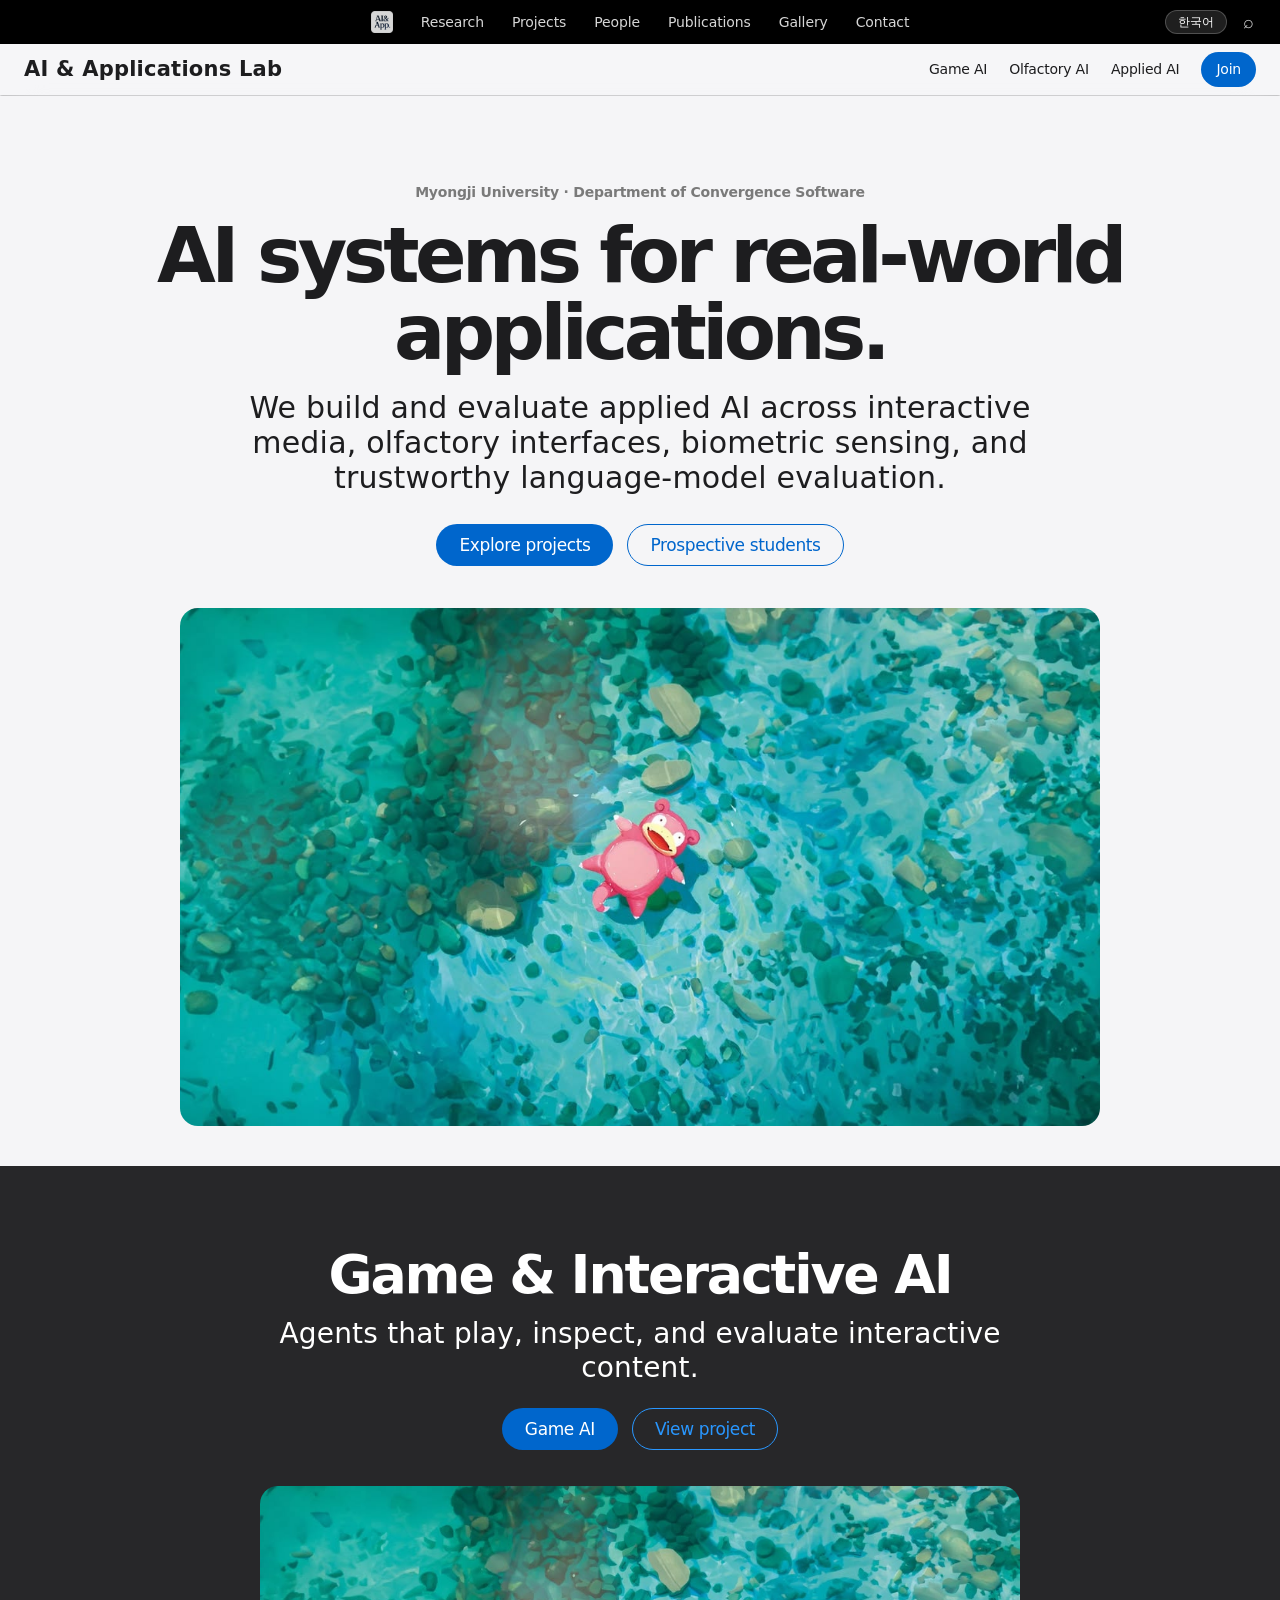
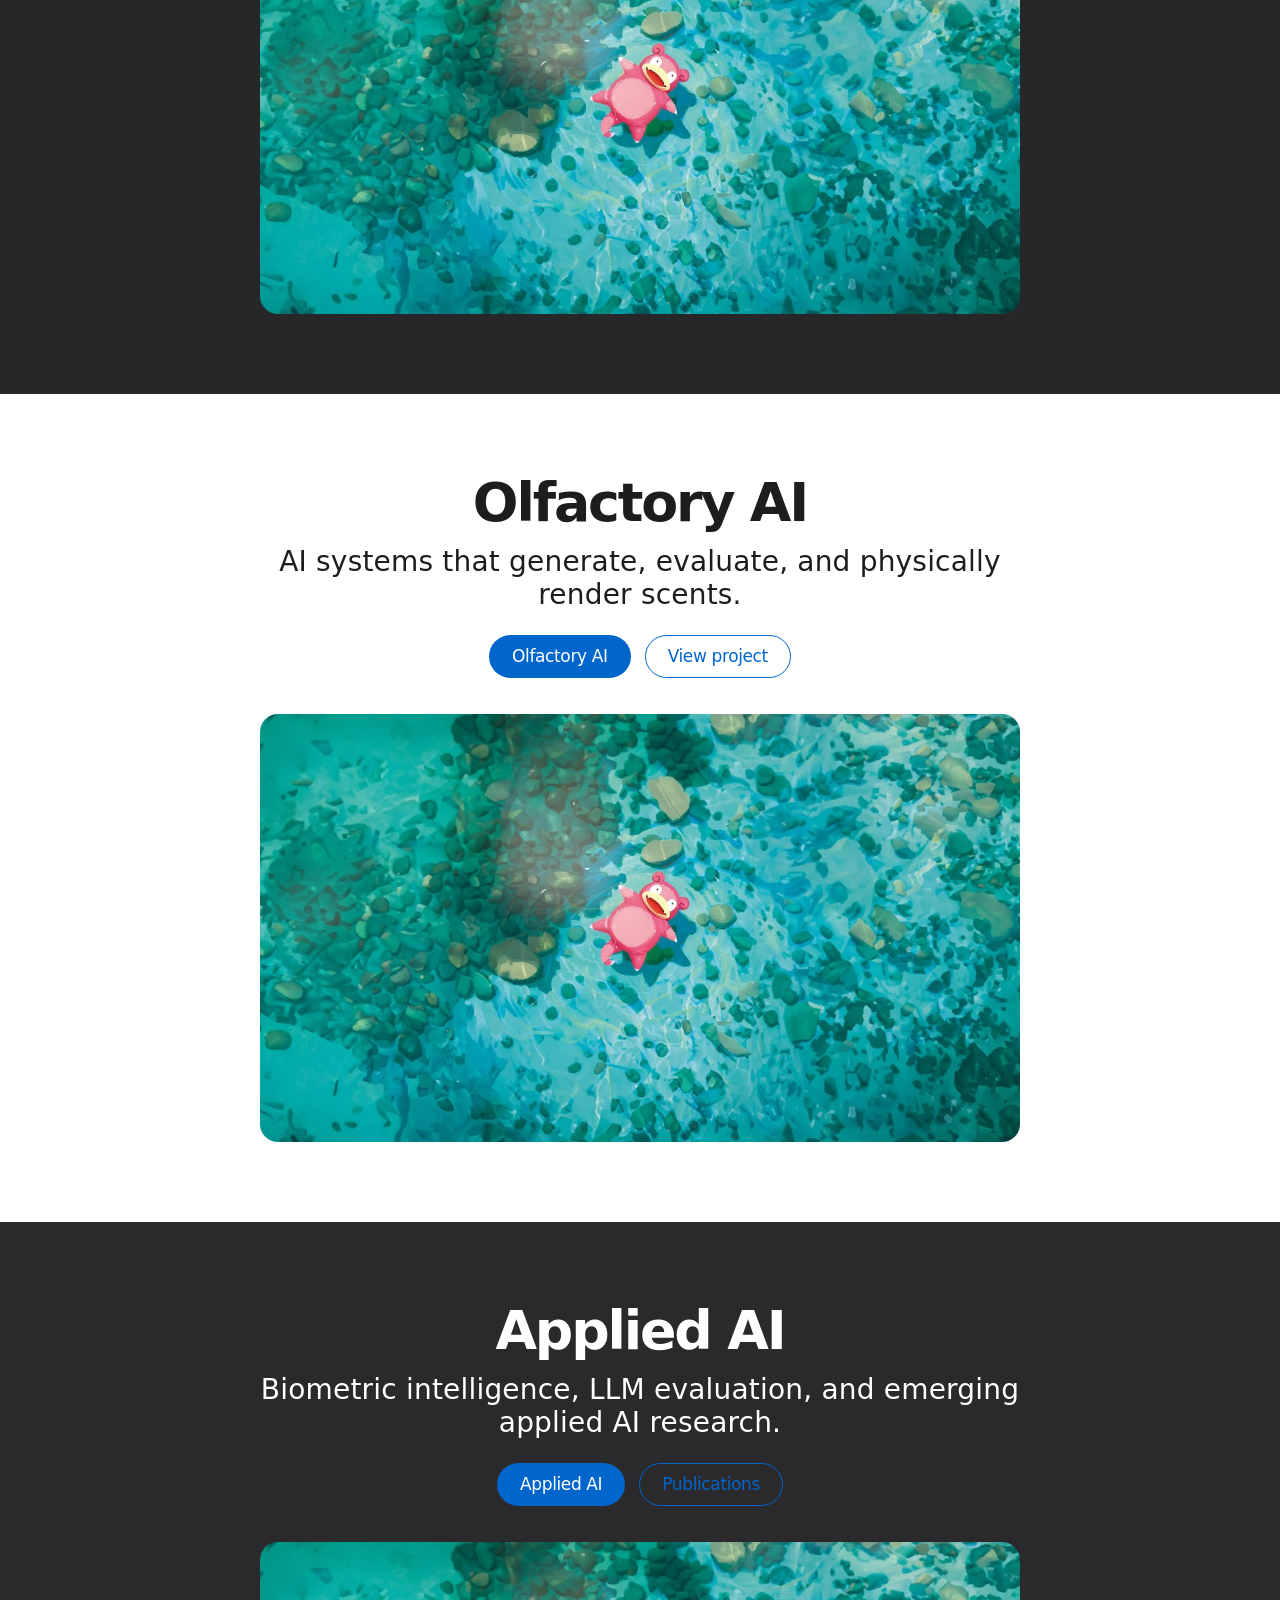
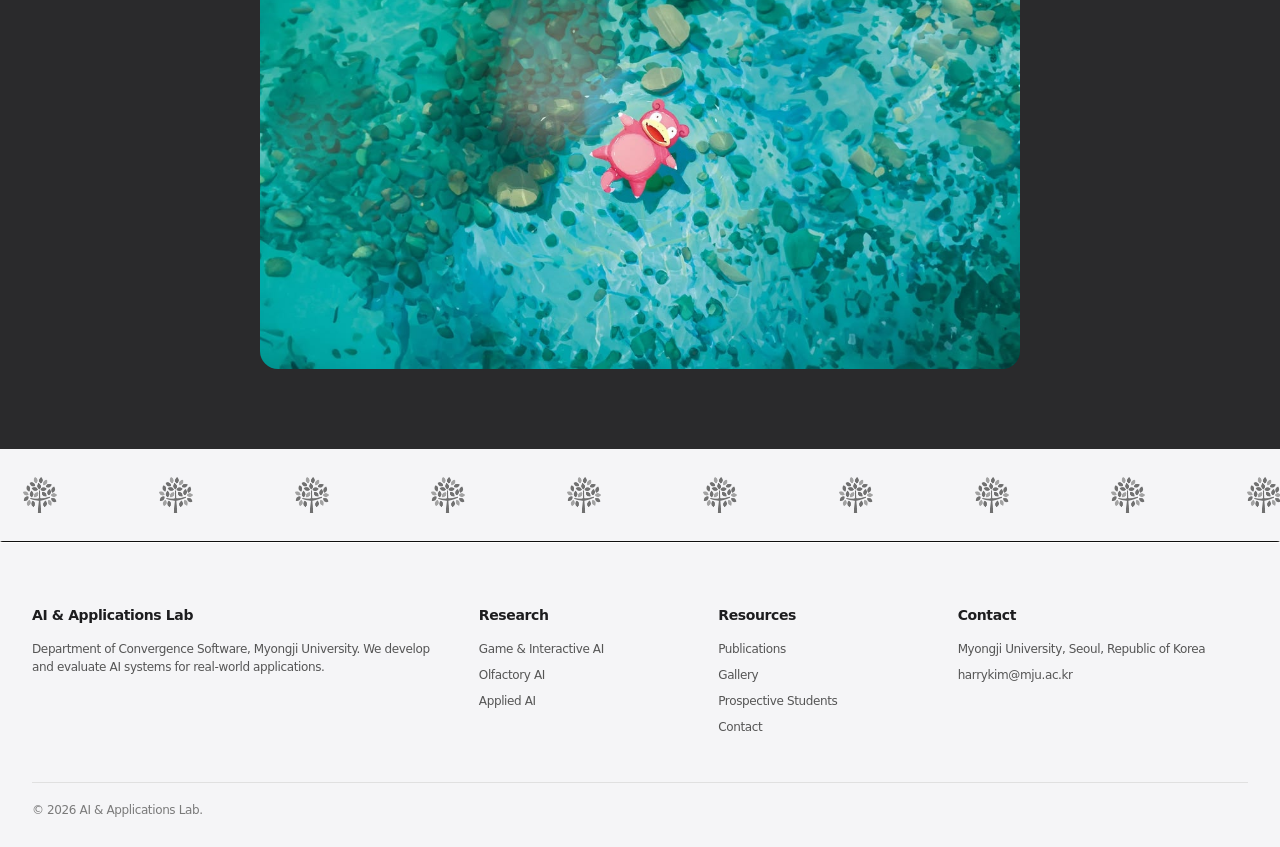
==== index.html @ 06307727 "Initial release of MJU AI & Applications Lab website Static single-page app with Apple-design system" ====
<!doctype html>
<html lang="en" id="html-root">
<head>
  <meta charset="utf-8" />
  <meta name="viewport" content="width=device-width, initial-scale=1" />
  <title>AI & Applications Lab | Myongji University</title>
  <meta name="description" content="AI & Applications Lab at Myongji University. Game AI, Olfactory AI, and Applied AI research." />
  <link rel="stylesheet" href="styles.css" />
</head>
<body>
  <header class="global-nav" aria-label="Global navigation">
    <div class="nav-left"></div>
    <nav class="nav-links" aria-label="Primary">
      <a href="#/home" class="brand-nav" aria-label="AIALab home">
        <img src="assets/logo_icon.png" class="brand-logo" alt="AIALab" />
      </a>
      <a href="#/research" data-i18n="nav.research">Research</a>
      <a href="#/projects" data-i18n="nav.projects">Projects</a>
      <a href="#/people" data-i18n="nav.people">People</a>
      <a href="#/publications" data-i18n="nav.publications">Publications</a>
      <a href="#/gallery" data-i18n="nav.gallery">Gallery</a>
      <a href="#/contact" data-i18n="nav.contact">Contact</a>
    </nav>
    <div class="nav-right">
      <button class="lang-toggle" id="langToggle" aria-label="Switch language">한국어</button>
      <button class="nav-icon" id="openSearch" aria-label="Open search">⌕</button>
      <button class="hamburger" id="toggleMenu" aria-label="Toggle menu"><span></span><span></span></button>
    </div>
  </header>

  <div class="sub-nav-frosted" id="subNav">
    <a class="sub-title" href="#/home" data-i18n="labName">AI & Applications Lab</a>
    <nav class="sub-links">
      <a href="#/projects/game-ai" data-i18n="subNav.gameAI">Game AI</a>
      <a href="#/projects/olfactory-ai" data-i18n="subNav.olfactoryAI">Olfactory AI</a>
      <a href="#/projects/applied-ai" data-i18n="subNav.appliedAI">Applied AI</a>
      <a href="#/join" class="pill-small" data-i18n="subNav.join">Join</a>
    </nav>
  </div>

  <main id="app" class="app-shell" tabindex="-1"></main>

  <footer class="footer">
    <div class="footer-grid">
      <section>
        <h3 data-i18n="labName">AI & Applications Lab</h3>
        <p data-i18n="footer.labDesc">Department of Convergence Software, Myongji University. We develop and evaluate AI systems for real-world applications.</p>
      </section>
      <section>
        <h3 data-i18n="footer.research">Research</h3>
        <a href="#/projects/game-ai" data-i18n="footer.links.gameAI">Game &amp; Interactive AI</a>
        <a href="#/projects/olfactory-ai" data-i18n="footer.links.olfactoryAI">Olfactory AI</a>
        <a href="#/projects/applied-ai" data-i18n="footer.links.appliedAI">Applied AI</a>
      </section>
      <section>
        <h3 data-i18n="footer.resources">Resources</h3>
        <a href="#/publications" data-i18n="footer.links.publications">Publications</a>
        <a href="#/gallery" data-i18n="footer.links.gallery">Gallery</a>
        <a href="#/join" data-i18n="footer.links.join">Prospective Students</a>
        <a href="#/contact" data-i18n="footer.links.contact">Contact</a>
      </section>
      <section>
        <h3 data-i18n="footer.contact">Contact</h3>
        <p data-i18n="footer.address">Myongji University, Seoul, Republic of Korea</p>
        <p><a href="mailto:harrykim@mju.ac.kr">harrykim@mju.ac.kr</a></p>
      </section>
    </div>
    <p class="legal">© <span id="year"></span> AI &amp; Applications Lab.</p>
  </footer>

  <dialog class="search-dialog" id="searchDialog">
    <form method="dialog" class="search-panel">
      <button class="close" aria-label="Close search">×</button>
      <label for="siteSearch" data-i18n="search.label">Search the lab site</label>
      <input id="siteSearch" type="search" data-i18n-placeholder="search.placeholder" placeholder="Search projects, papers, people..." autocomplete="off" />
      <div id="searchResults" class="search-results"></div>
    </form>
  </dialog>

  <script src="script.js"></script>
</body>
</html>
---- styles.css ----
:root{
  --primary:#0066cc; --primary-focus:#0071e3; --primary-on-dark:#2997ff;
  --ink:#1d1d1f; --body:#1d1d1f; --muted:#7a7a7a; --muted-dark:#cccccc;
  --canvas:#fff; --parchment:#f5f5f7; --pearl:#fafafc;
  --tile1:#272729; --tile2:#2a2a2c; --tile3:#252527; --black:#000;
  --hairline:#e0e0e0; --soft:#f0f0f0;
  --radius-sm:8px; --radius-md:11px; --radius-lg:18px; --pill:999px;
  --shadow-product:rgba(0,0,0,.22) 3px 5px 30px 0;
  --max:1440px; --text-max:980px;
}
*{box-sizing:border-box} html{scroll-behavior:smooth} body{margin:0;background:var(--canvas);color:var(--body);font-family:"SF Pro Text",system-ui,-apple-system,BlinkMacSystemFont,"Segoe UI",sans-serif;font-size:17px;line-height:1.47;letter-spacing:-.374px;-webkit-font-smoothing:antialiased} a{color:var(--primary);text-decoration:none} a:hover{text-decoration:underline} img{max-width:100%;display:block} button,input{font:inherit}

/* ── Global Nav ─────────────────────────────────────────── */
.global-nav{height:44px;background:var(--black);color:#fff;display:grid;grid-template-columns:1fr auto 1fr;align-items:center;padding:0 22px;position:sticky;top:0;z-index:20;font-size:14px;line-height:1;letter-spacing:-.12px}
.brand-logo{height:22px;width:auto;display:block}
.brand-nav{display:flex;align-items:center;opacity:.84;transition:opacity .15s}
.brand-nav:hover{opacity:1;text-decoration:none}
.nav-links{display:flex;align-items:center;justify-content:center;gap:28px}
.nav-links a{color:#fff;opacity:.84;font-size:14px;letter-spacing:-.12px}
.nav-links a:hover{opacity:1;text-decoration:none}
.nav-right{display:flex;align-items:center;gap:12px;justify-content:flex-end}
.nav-icon{color:#fff;opacity:.84;background:none;border:0;font-size:18px;cursor:pointer;padding:0 4px}
.nav-icon:hover{opacity:1}
.lang-toggle{background:rgba(255,255,255,.12);color:#fff;border:1px solid rgba(255,255,255,.22);border-radius:var(--pill);padding:5px 12px;font-size:12px;cursor:pointer;letter-spacing:0;white-space:nowrap;transition:background .15s}
.lang-toggle:hover{background:rgba(255,255,255,.22)}
.hamburger{display:none;background:none;border:0;width:44px;height:44px;align-items:center;justify-content:center;gap:5px;flex-direction:column}
.hamburger span{display:block;width:17px;height:1px;background:#fff}

/* ── Sub Nav ─────────────────────────────────────────────── */
.sub-nav-frosted{height:52px;position:sticky;top:44px;z-index:19;display:flex;align-items:center;justify-content:space-between;padding:0 max(24px,calc((100vw - var(--max))/2 + 32px));background:rgba(245,245,247,.82);backdrop-filter:saturate(180%) blur(20px);border-bottom:1px solid rgba(0,0,0,.08)}
.sub-title{font-size:21px;font-weight:600;letter-spacing:.231px;color:var(--ink)}
.sub-title:hover{text-decoration:none}
.sub-links{display:flex;align-items:center;gap:22px}
.sub-links a{font-size:14px;color:var(--ink);letter-spacing:-.224px}
.pill-small{background:var(--primary);color:#fff!important;border-radius:var(--pill);padding:7px 15px}

/* ── App Shell ───────────────────────────────────────────── */
.app-shell{min-height:70vh}
.view{animation:fade .35s ease both}
@keyframes fade{from{opacity:0;transform:translateY(8px)}to{opacity:1;transform:none}}

/* ── Hero ────────────────────────────────────────────────── */
.hero{min-height:calc(100vh - 96px);display:grid;place-items:center;text-align:center;padding:72px 24px 40px;background:var(--parchment)}
.hero.dark{background:var(--tile1);color:#fff}
.hero.white{background:#fff}
.hero-inner{width:min(1100px,100%);margin:0 auto}
.eyebrow{font-size:14px;font-weight:600;color:var(--muted);letter-spacing:-.224px;margin-bottom:14px}
.dark .eyebrow{color:var(--muted-dark)}
.hero h1{font-family:"SF Pro Display",system-ui,-apple-system,sans-serif;font-size:clamp(40px,6vw,76px);font-weight:600;letter-spacing:-.06em;line-height:1.02;margin:0 auto 18px;max-width:980px}
.hero .lead{font-family:"SF Pro Display",system-ui,-apple-system,sans-serif;font-size:clamp(21px,2.8vw,30px);font-weight:400;line-height:1.18;letter-spacing:.196px;max-width:850px;margin:0 auto 28px}
.cta-row{display:flex;gap:14px;justify-content:center;align-items:center;flex-wrap:wrap;margin-top:24px}
.button-primary,.button-secondary,.button-dark{border-radius:var(--pill);padding:11px 22px;font-size:17px;line-height:1.1;border:1px solid transparent;cursor:pointer;display:inline-flex;align-items:center;justify-content:center;gap:8px}
.button-primary{background:var(--primary);color:#fff}
.button-secondary{background:transparent;border-color:var(--primary);color:var(--primary)}
.dark .button-secondary{color:var(--primary-on-dark);border-color:var(--primary-on-dark)}
.button-dark{background:var(--ink);color:#fff;border-radius:var(--radius-sm);font-size:14px;padding:8px 15px}
.button-primary:active,.button-secondary:active,.button-dark:active{transform:scale(.95)}
.hero-art{width:min(920px,90vw);margin:42px auto 0;border-radius:var(--radius-lg);object-fit:cover;aspect-ratio:16/9;filter:drop-shadow(var(--shadow-product))}

/* ── Tiles ───────────────────────────────────────────────── */
.tile{padding:80px 24px;text-align:center}
.tile.light{background:#fff;color:var(--ink)}
.tile.parchment{background:var(--parchment);color:var(--ink)}
.tile.dark{background:var(--tile1);color:#fff}
.tile.dark2{background:var(--tile2);color:#fff}
.tile h2{font-family:"SF Pro Display",system-ui,-apple-system,sans-serif;font-size:clamp(34px,4.2vw,56px);line-height:1.07;font-weight:600;letter-spacing:-.04em;margin:0 auto 14px;max-width:900px}
.tile p.tile-lead{font-size:clamp(20px,2.2vw,28px);line-height:1.18;letter-spacing:.196px;margin:0 auto 22px;max-width:820px}
.tile-media{width:min(760px,82vw);margin:36px auto 0;border-radius:var(--radius-lg);object-fit:cover;aspect-ratio:16/9;filter:drop-shadow(var(--shadow-product))}

/* ── Section Header ──────────────────────────────────────── */
.section-header{padding:80px 24px 40px;text-align:center;background:var(--canvas)}
.section-header.parchment{background:var(--parchment)}
.section-header.dark{background:var(--tile1);color:#fff}
.section-header h1,.section-header h2{font-size:clamp(38px,5vw,64px);font-family:"SF Pro Display",system-ui,-apple-system,sans-serif;font-weight:600;letter-spacing:-.055em;line-height:1.06;margin:0 auto 16px;max-width:960px}
.section-header p{font-size:21px;max-width:780px;margin:0 auto;color:var(--muted);letter-spacing:-.2px}
.section-header.dark p{color:var(--muted-dark)}

/* ── Content ─────────────────────────────────────────────── */
.content{max-width:var(--max);margin:0 auto;padding:40px 32px 80px}
.content.narrow{max-width:var(--text-max)}

/* ── Grid & Cards ────────────────────────────────────────── */
.grid{display:grid;grid-template-columns:repeat(3,minmax(0,1fr));gap:24px}
.grid.two{grid-template-columns:repeat(2,minmax(0,1fr))}
.card{background:var(--canvas);border:1px solid var(--hairline);border-radius:var(--radius-lg);padding:24px;min-height:220px;display:flex;flex-direction:column;gap:16px;color:var(--ink);transition:transform .18s ease,border-color .18s ease}
.card:hover{transform:translateY(-2px);text-decoration:none;border-color:#c9c9cf}
.card.dark{background:var(--tile1);color:#fff;border-color:transparent}
.card h3{font-size:24px;font-weight:600;letter-spacing:-.025em;line-height:1.14;margin:0}
.card p{margin:0;color:var(--muted);font-size:15px}
.card.dark p{color:var(--muted-dark)}
.card .meta{font-size:12px;color:var(--muted);text-transform:uppercase;letter-spacing:.02em}
.card img{border-radius:var(--radius-sm);aspect-ratio:16/10;object-fit:cover;background:var(--parchment)}

/* ── Chips ───────────────────────────────────────────────── */
.chip-row{display:flex;gap:10px;flex-wrap:wrap;margin:0 0 28px}
.chip{background:#fff;border:1px solid var(--hairline);border-radius:var(--pill);padding:10px 16px;font-size:14px;color:var(--ink);cursor:pointer}
.chip.is-active{border:2px solid var(--primary-focus);padding:9px 15px}

/* ── Split Layout ─────────────────────────────────────────── */
.split{display:grid;grid-template-columns:1.2fr .8fr;gap:48px;align-items:start}
.split>*{min-width:0}
.contact-split{grid-template-columns:1.8fr 1fr;gap:40px}

/* ── Detail Hero ─────────────────────────────────────────── */
.detail-hero{padding:64px 32px;background:var(--parchment);border-bottom:1px solid var(--hairline)}
.detail-hero .wrap{max-width:var(--text-max);margin:0 auto}
.breadcrumb{font-size:14px;color:var(--muted);margin-bottom:20px}
.breadcrumb a{color:var(--primary)}
.detail-hero h1{font-family:"SF Pro Display",system-ui,-apple-system,sans-serif;font-size:clamp(42px,5vw,68px);line-height:1.06;letter-spacing:-.055em;margin:0 0 16px}
.detail-hero p{font-size:24px;line-height:1.35;margin:0;color:#333}

/* ── Prose ───────────────────────────────────────────────── */
.prose{font-size:17px;line-height:1.6}
.prose h2{font-size:34px;line-height:1.15;letter-spacing:-.04em;margin:42px 0 12px}
.prose p{color:#333}

/* ── Spec List ───────────────────────────────────────────── */
.spec-list{display:grid;gap:12px}
.spec{padding:18px 0;border-bottom:1px solid var(--hairline)}
.spec strong{display:block;font-size:14px;color:var(--muted);font-weight:400}
.spec span{font-size:18px;color:var(--ink)}
.side-panel{position:sticky;top:124px;background:var(--parchment);border-radius:var(--radius-lg);padding:24px}

/* ── Person Avatar ───────────────────────────────────────── */
.person-avatar{width:80px;height:80px;border-radius:50%;overflow:hidden;background:var(--ink);display:flex;align-items:center;justify-content:center;font-size:22px;font-weight:600;color:#fff;flex-shrink:0}
.person-avatar img{width:100%;height:100%;object-fit:cover}

/* ── Alumni ──────────────────────────────────────────────── */
.alumni-heading{font-family:"SF Pro Display",system-ui,-apple-system,sans-serif;font-size:34px;font-weight:600;letter-spacing:-.04em;margin:0 0 24px;color:var(--ink)}
.alumni-section{padding:0 32px 80px;max-width:var(--max);margin:0 auto}
.alumni-section .grid{grid-template-columns:repeat(4,minmax(0,1fr))}
.alumni-card{min-height:auto!important}
.alumni-card img{aspect-ratio:1;border-radius:50%!important;width:72px;height:72px;object-fit:cover}

/* ── Publications ────────────────────────────────────────── */
.paper{display:grid;grid-template-columns:1fr auto;gap:20px;padding:22px 0;border-bottom:1px solid var(--hairline)}
.paper h3{font-size:20px;margin:0 0 8px;letter-spacing:-.02em}
.paper p{margin:0;color:var(--muted);font-size:14px}
.paper a{align-self:center}

/* ── Gallery ─────────────────────────────────────────────── */
.gallery-grid{display:grid;grid-template-columns:repeat(3,minmax(0,1fr));gap:18px}
.gallery-card{border:0;background:transparent;text-align:left;padding:0;cursor:pointer;color:inherit}
.gallery-card img{border-radius:var(--radius-lg);aspect-ratio:4/3;object-fit:cover;background:var(--parchment)}
.gallery-card h3{font-size:20px;margin:14px 0 4px;letter-spacing:-.02em}
.gallery-card p{margin:0;color:var(--muted);font-size:14px}

/* ── Store Strip (unused, kept for reference) ────────────── */
.store-strip{background:var(--parchment);padding:28px 0;overflow:hidden}
.marquee{display:flex;gap:0;animation:slide 35s linear infinite;width:max-content}
.marquee span{background:#fff;border-radius:var(--radius-lg);padding:18px 24px;border:1px solid var(--hairline);white-space:nowrap;font-weight:600;margin-right:16px}
@keyframes slide{from{transform:translateX(0)}to{transform:translateX(-50%)}}

/* ── Collaborator Logo Strip ─────────────────────────────── */
.collab-logos-strip{overflow:hidden;padding:28px 0;background:var(--parchment)}
.collab-logos-strip.inset{padding:12px 0;background:transparent}
.collab-marquee{display:flex;gap:0;width:max-content;align-items:center;will-change:transform}
.collab-marquee.is-running{animation:slide-logos var(--marquee-duration,22s) linear infinite}
.collab-logo{height:36px;width:80px;object-fit:contain;display:block;flex-shrink:0;opacity:.65;filter:grayscale(1);transition:opacity .2s,filter .2s;margin-right:56px}
.collab-logo:hover{opacity:1;filter:none}
@keyframes slide-logos{0%{transform:translateX(0)}100%{transform:translateX(var(--marquee-offset,0px))}}
.collab-section-title{font-size:14px;font-weight:600;color:var(--muted);letter-spacing:.04em;text-transform:uppercase;margin:32px 0 4px}
.collab-aside-box{margin-top:24px;background:var(--parchment);border-radius:var(--radius-lg);padding:20px;overflow:hidden}
.collab-aside-box .collab-section-title{margin:0 0 6px}

/* ── Floating Bar ────────────────────────────────────────── */
.floating-bar{position:fixed;bottom:18px;left:50%;transform:translateX(-50%);width:min(760px,calc(100vw - 32px));height:64px;background:rgba(245,245,247,.86);backdrop-filter:saturate(180%) blur(20px);border:1px solid rgba(0,0,0,.08);border-radius:var(--radius-lg);display:none;align-items:center;justify-content:space-between;padding:12px 18px;z-index:18}
.floating-bar.show{display:flex}

/* ── Footer ──────────────────────────────────────────────── */
.footer{background:var(--parchment);padding:64px 32px 28px;color:#333}
.footer-grid{max-width:var(--max);margin:0 auto;display:grid;grid-template-columns:2fr 1fr 1fr 1.4fr;gap:32px}
.footer h3{font-size:14px;margin:0 0 14px;color:var(--ink)}
.footer p,.footer a{display:block;font-size:12px;line-height:1.5;color:#555;margin:0 0 8px}
.legal{max-width:var(--max);margin:38px auto 0!important;color:var(--muted)!important;border-top:1px solid var(--hairline);padding-top:18px}

/* ── Search Dialog ───────────────────────────────────────── */
.search-dialog{border:0;border-radius:var(--radius-lg);padding:0;width:min(720px,92vw);box-shadow:0 20px 70px rgba(0,0,0,.28)}
.search-dialog::backdrop{background:rgba(0,0,0,.45);backdrop-filter:blur(8px)}
.search-panel{padding:28px;background:#fff}
.search-panel label{display:block;font-size:28px;font-weight:600;letter-spacing:-.04em;margin-bottom:18px}
.search-panel input{width:100%;height:48px;border:1px solid var(--hairline);border-radius:var(--pill);padding:0 20px;font-size:17px}
.close{float:right;border:0;background:var(--parchment);border-radius:50%;width:36px;height:36px;font-size:24px;cursor:pointer}
.search-results{display:grid;gap:10px;margin-top:18px}
.result{border:1px solid var(--hairline);border-radius:var(--radius-lg);padding:16px;color:var(--ink)}
.result:hover{text-decoration:none;border-color:#bbb}
.empty{padding:18px;color:var(--muted)}

/* ── Responsive ──────────────────────────────────────────── */
@media(max-width:900px){
  .nav-links{display:none}
  .nav-links.open{display:flex;position:absolute;top:44px;left:0;right:0;background:#000;flex-direction:column;align-items:flex-start;padding:20px 28px;gap:18px;z-index:21}
  .hamburger{display:flex}
  .global-nav{display:flex;justify-content:flex-end}
  .nav-left{display:none}
  .sub-links a:not(.pill-small){display:none}
  .grid,.grid.two,.gallery-grid,.footer-grid,.split{grid-template-columns:1fr}
  .alumni-section .grid{grid-template-columns:repeat(2,minmax(0,1fr))}
  .tile{padding:56px 20px}
  .content{padding:32px 20px 64px}
  .alumni-section{padding:0 20px 64px}
  .side-panel{position:static}
  .hero{min-height:auto;padding:64px 20px}
  .footer{padding:48px 20px}
  .paper{grid-template-columns:1fr}
  .sub-nav-frosted{padding:0 18px}
  .sub-title{font-size:17px}
  .hero-art{width:100%}
}
@media(max-width:520px){
  .hero h1{font-size:38px}
  .tile h2,.section-header h1,.section-header h2{font-size:34px}
  .detail-hero h1{font-size:38px}
  .detail-hero p{font-size:19px}
  .button-primary,.button-secondary{width:100%}
  .cta-row{width:100%}
  .floating-bar{height:auto;align-items:flex-start;gap:12px;flex-direction:column}
  .global-nav{padding:0 14px;font-size:13px}
  .nav-icon{display:none}
  .alumni-section .grid{grid-template-columns:1fr}
}
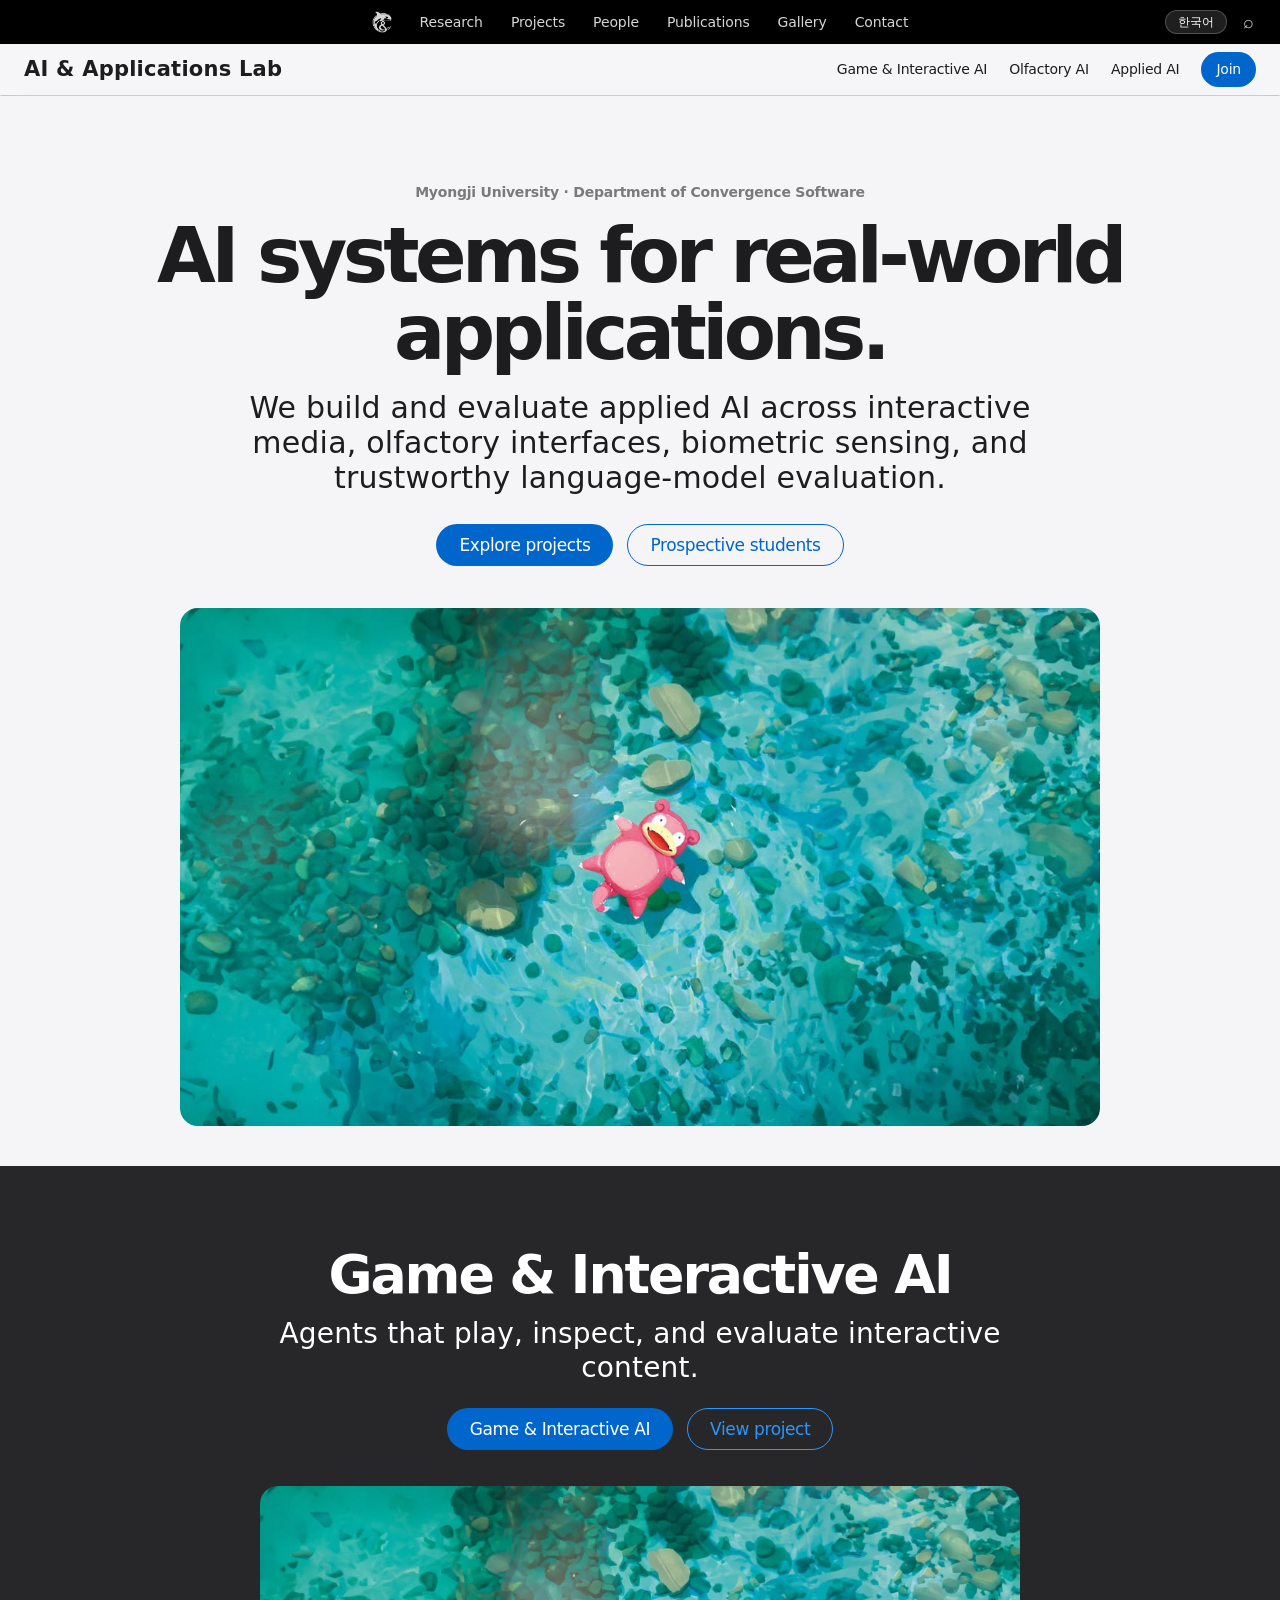
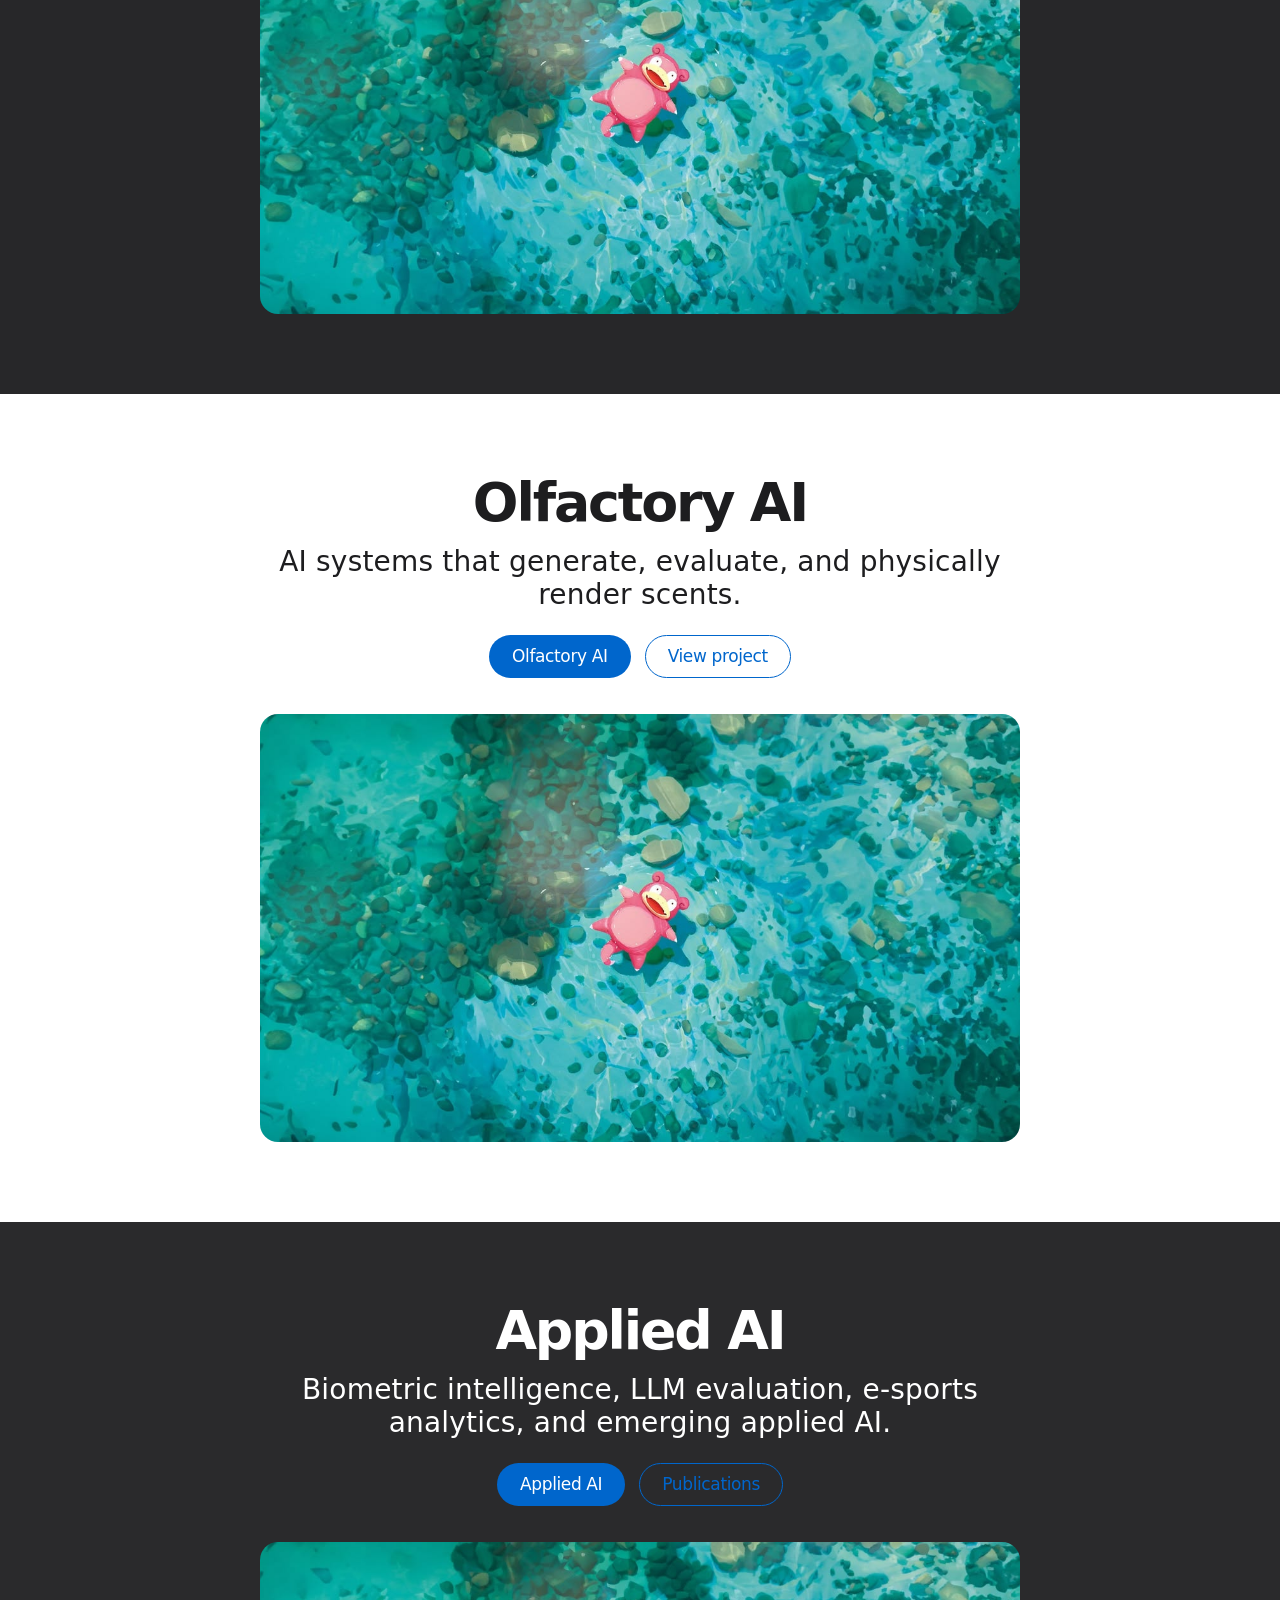
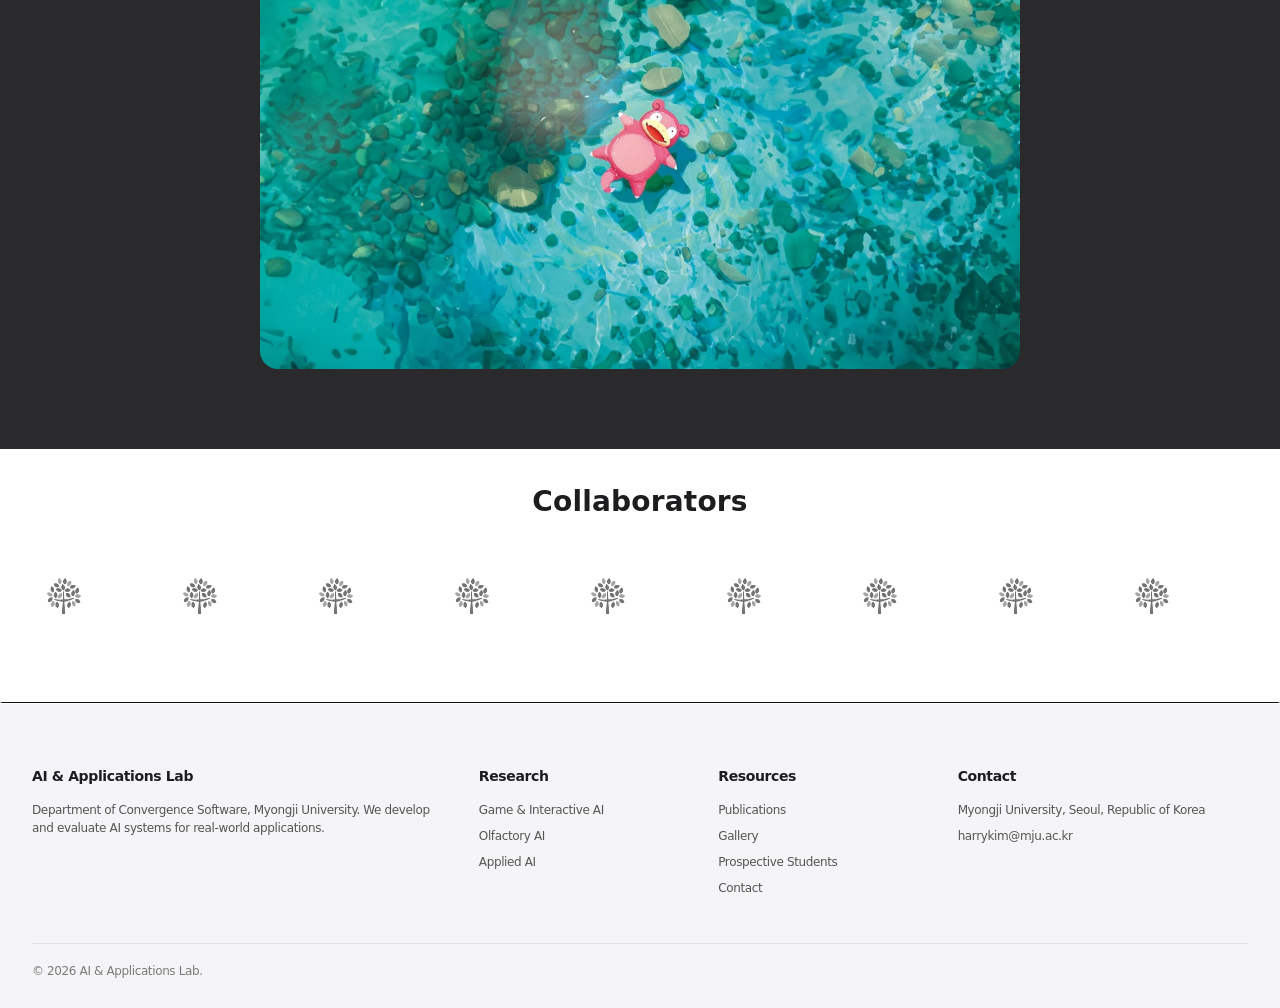
==== commit 2f0ed4e9: "Rename Game AI to Game & Interactive AI across the site" ====
--- a/index.html
+++ b/index.html
@@ -31,7 +31,7 @@
   <div class="sub-nav-frosted" id="subNav">
     <a class="sub-title" href="#/home" data-i18n="labName">AI & Applications Lab</a>
     <nav class="sub-links">
-      <a href="#/projects/game-ai" data-i18n="subNav.gameAI">Game AI</a>
+      <a href="#/projects/game-ai" data-i18n="subNav.gameAI">Game & Interactive AI</a>
       <a href="#/projects/olfactory-ai" data-i18n="subNav.olfactoryAI">Olfactory AI</a>
       <a href="#/projects/applied-ai" data-i18n="subNav.appliedAI">Applied AI</a>
       <a href="#/join" class="pill-small" data-i18n="subNav.join">Join</a>
@@ -48,7 +48,7 @@
       </section>
       <section>
         <h3 data-i18n="footer.research">Research</h3>
-        <a href="#/projects/game-ai" data-i18n="footer.links.gameAI">Game &amp; Interactive AI</a>
+        <a href="#/projects/game-ai" data-i18n="footer.links.gameAI">Game & Interactive AI</a>
         <a href="#/projects/olfactory-ai" data-i18n="footer.links.olfactoryAI">Olfactory AI</a>
         <a href="#/projects/applied-ai" data-i18n="footer.links.appliedAI">Applied AI</a>
       </section>
--- a/styles.css
+++ b/styles.css
@@ -12,9 +12,10 @@
 
 /* ── Global Nav ─────────────────────────────────────────── */
 .global-nav{height:44px;background:var(--black);color:#fff;display:grid;grid-template-columns:1fr auto 1fr;align-items:center;padding:0 22px;position:sticky;top:0;z-index:20;font-size:14px;line-height:1;letter-spacing:-.12px}
-.brand-logo{height:22px;width:auto;display:block}
-.brand-nav{display:flex;align-items:center;opacity:.84;transition:opacity .15s}
-.brand-nav:hover{opacity:1;text-decoration:none}
+.brand-logo{height:22px;width:auto;display:block;opacity:1!important}
+.brand-nav{display:flex;align-items:center;opacity:1}
+.brand-nav:hover{text-decoration:none}
+.brand-nav:hover .brand-logo{opacity:1!important;filter:brightness(1)!important}
 .nav-links{display:flex;align-items:center;justify-content:center;gap:28px}
 .nav-links a{color:#fff;opacity:.84;font-size:14px;letter-spacing:-.12px}
 .nav-links a:hover{opacity:1;text-decoration:none}
@@ -125,10 +126,21 @@
 .person-avatar{width:80px;height:80px;border-radius:50%;overflow:hidden;background:var(--ink);display:flex;align-items:center;justify-content:center;font-size:22px;font-weight:600;color:#fff;flex-shrink:0}
 .person-avatar img{width:100%;height:100%;object-fit:cover}
 
+/* ── People category subheadings ────────────────────────── */
+.section-subhead{font-family:"SF Pro Display",system-ui,-apple-system,sans-serif;font-size:22px;font-weight:600;letter-spacing:-.03em;color:var(--ink);margin:48px 0 20px;padding-bottom:12px;border-bottom:1px solid var(--hairline)}
+.intern-card{min-height:auto!important}
+/* ── Intern/alumni responsive grid ──────────────────────── */
+.grid-interns{display:grid;grid-template-columns:repeat(4,minmax(0,1fr));gap:24px}
+@media(max-width:1100px){.grid-interns{grid-template-columns:repeat(3,minmax(0,1fr))}}
+@media(max-width:700px){.grid-interns{grid-template-columns:repeat(2,minmax(0,1fr))}}
+/* ── Gallery date ────────────────────────────────────────── */
+.gallery-date{font-size:12px;color:var(--muted);margin:10px 0 2px;letter-spacing:.01em}
+
 /* ── Alumni ──────────────────────────────────────────────── */
 .alumni-heading{font-family:"SF Pro Display",system-ui,-apple-system,sans-serif;font-size:34px;font-weight:600;letter-spacing:-.04em;margin:0 0 24px;color:var(--ink)}
 .alumni-section{padding:0 32px 80px;max-width:var(--max);margin:0 auto}
 .alumni-section .grid{grid-template-columns:repeat(4,minmax(0,1fr))}
+@media(max-width:1100px){.alumni-section .grid{grid-template-columns:repeat(3,minmax(0,1fr))}}
 .alumni-card{min-height:auto!important}
 .alumni-card img{aspect-ratio:1;border-radius:50%!important;width:72px;height:72px;object-fit:cover}
 
@@ -152,7 +164,7 @@
 @keyframes slide{from{transform:translateX(0)}to{transform:translateX(-50%)}}
 
 /* ── Collaborator Logo Strip ─────────────────────────────── */
-.collab-logos-strip{overflow:hidden;padding:28px 0;background:var(--parchment)}
+.collab-logos-strip{overflow:hidden;padding:28px 0;background:var(--canvas)}
 .collab-logos-strip.inset{padding:12px 0;background:transparent}
 .collab-marquee{display:flex;gap:0;width:max-content;align-items:center;will-change:transform}
 .collab-marquee.is-running{animation:slide-logos var(--marquee-duration,22s) linear infinite}
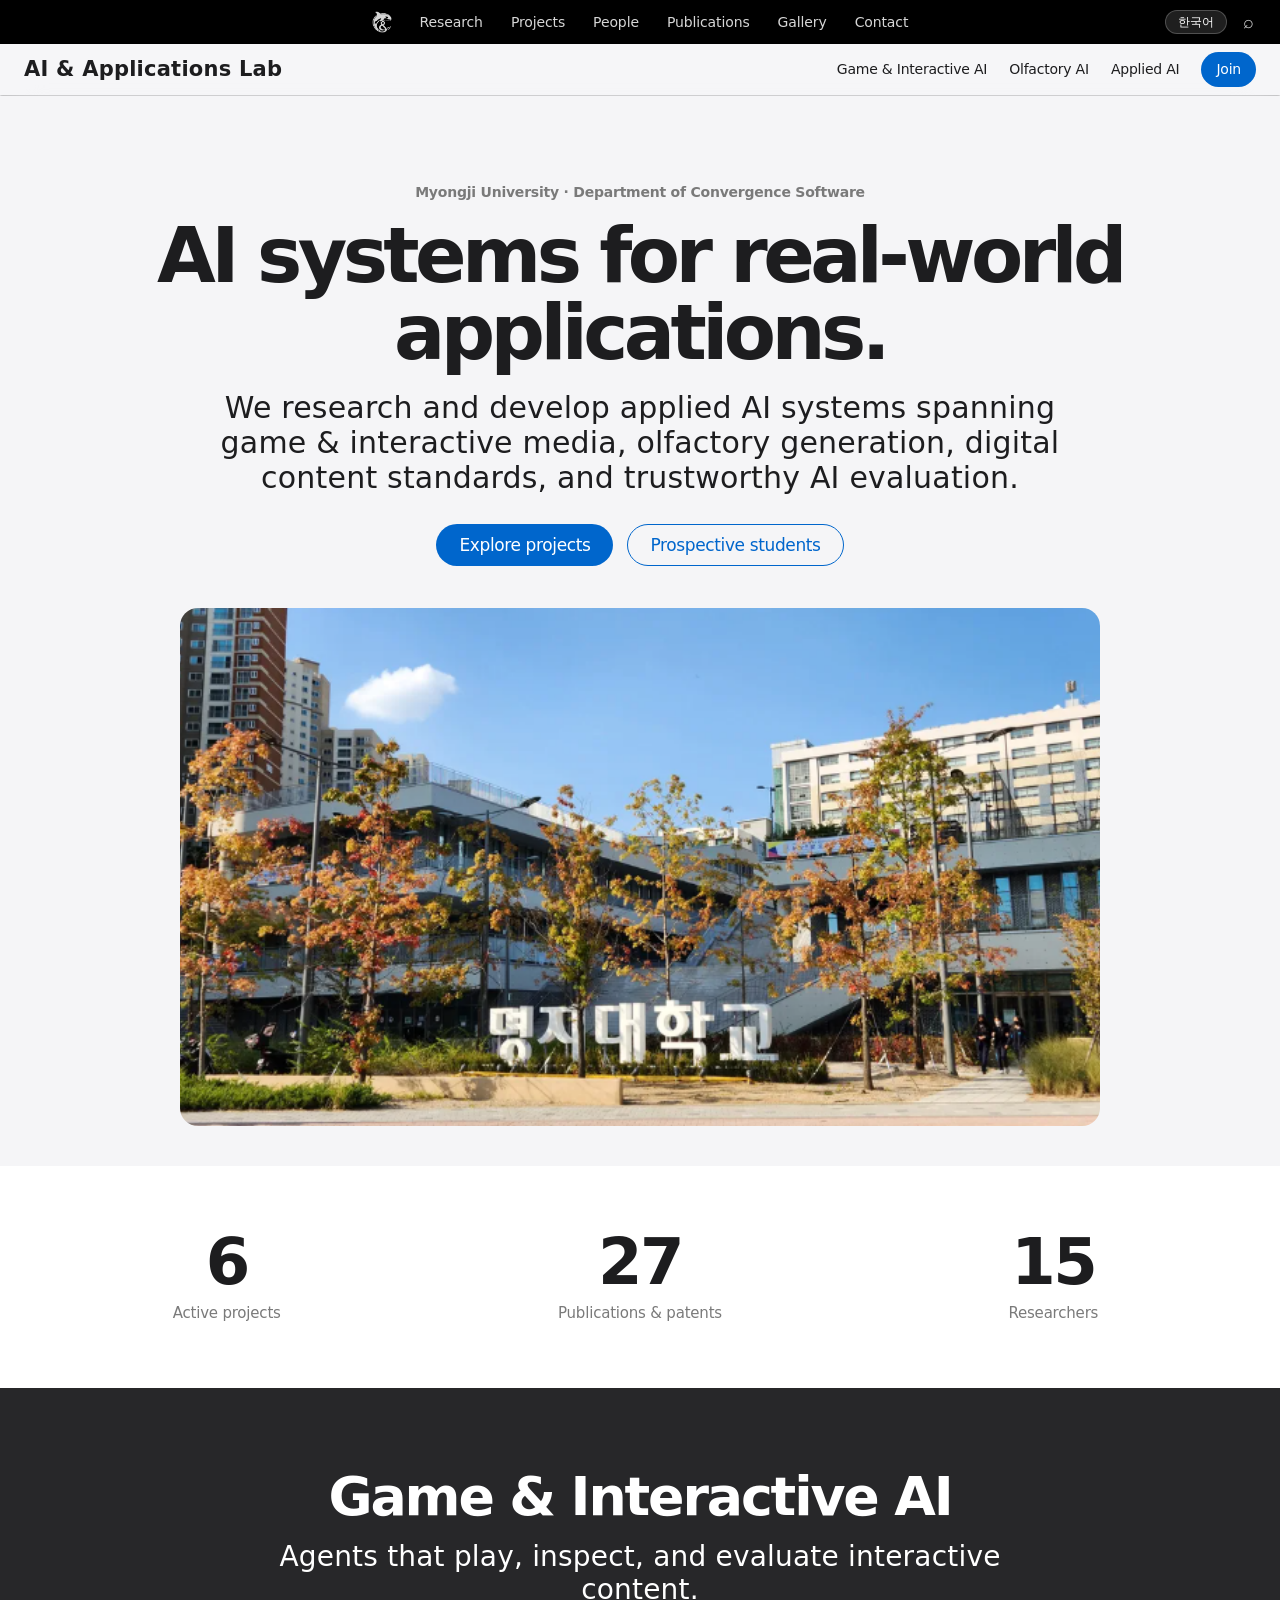
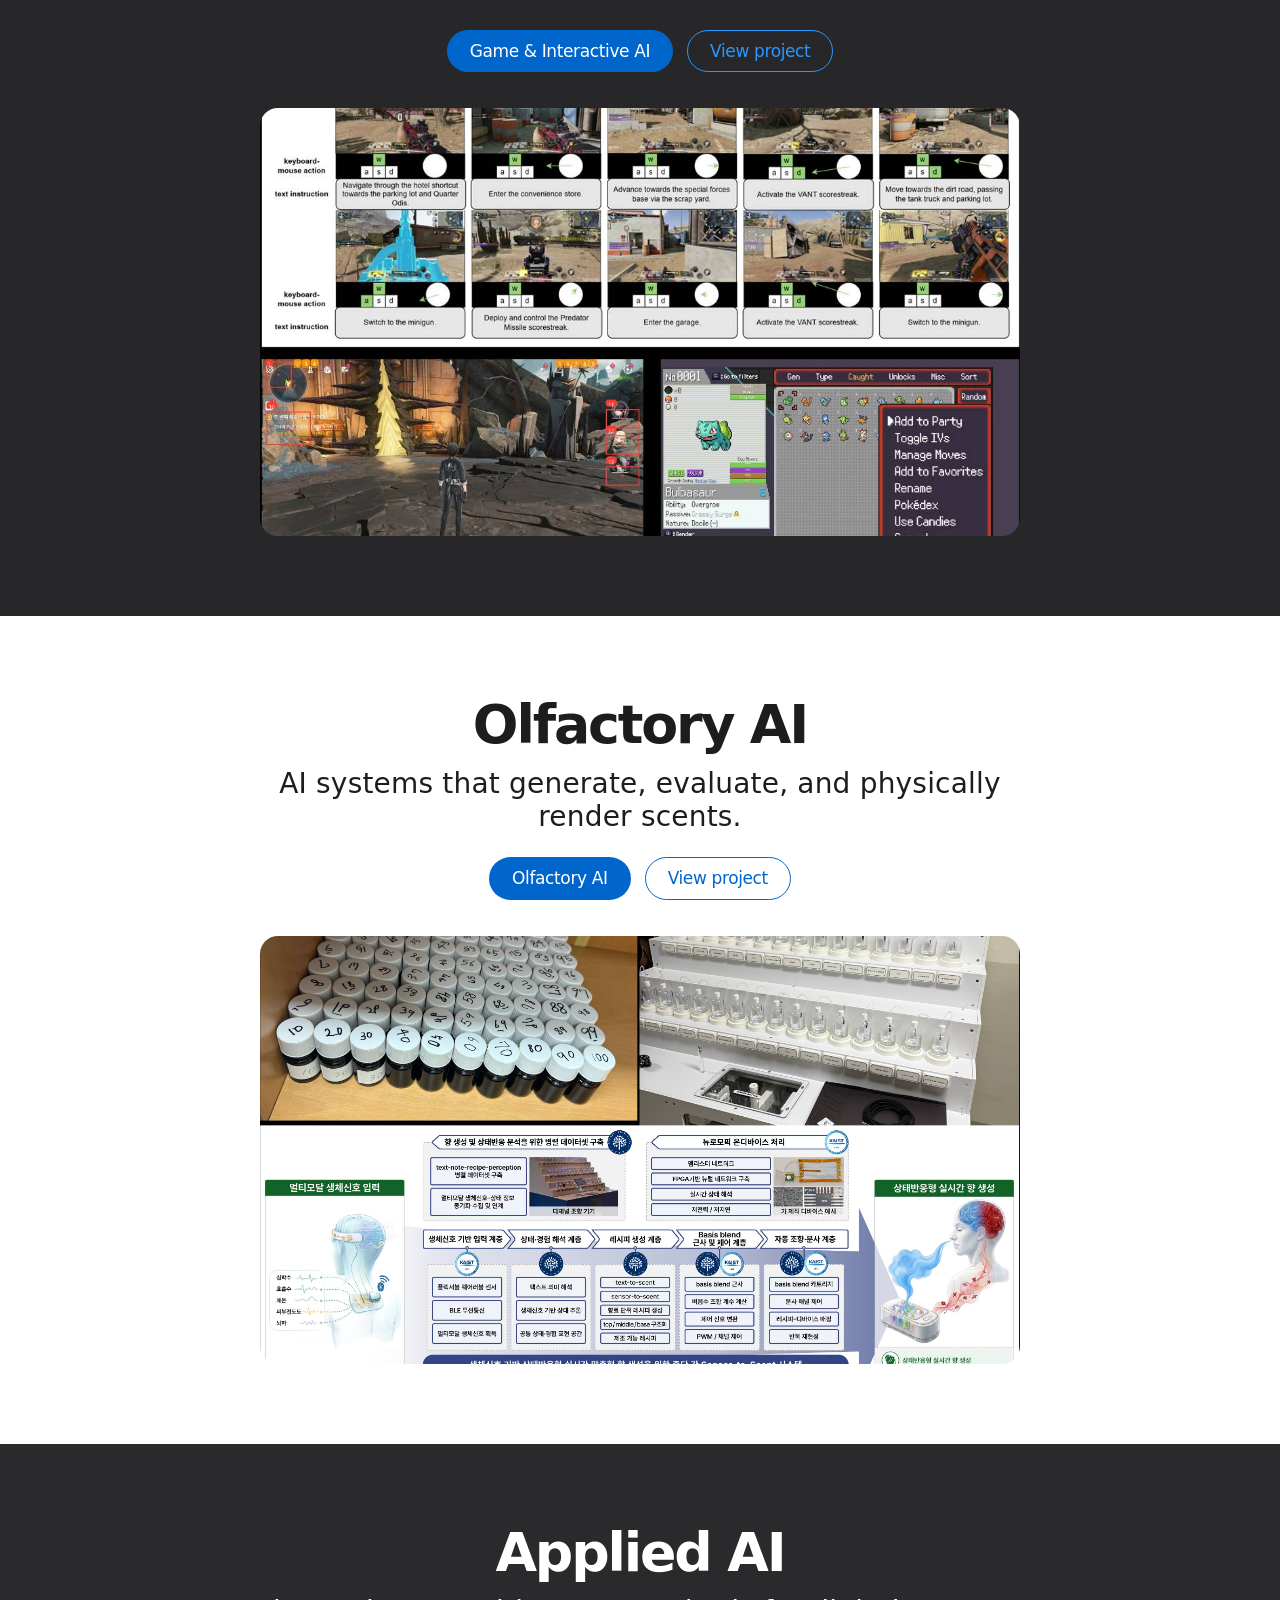
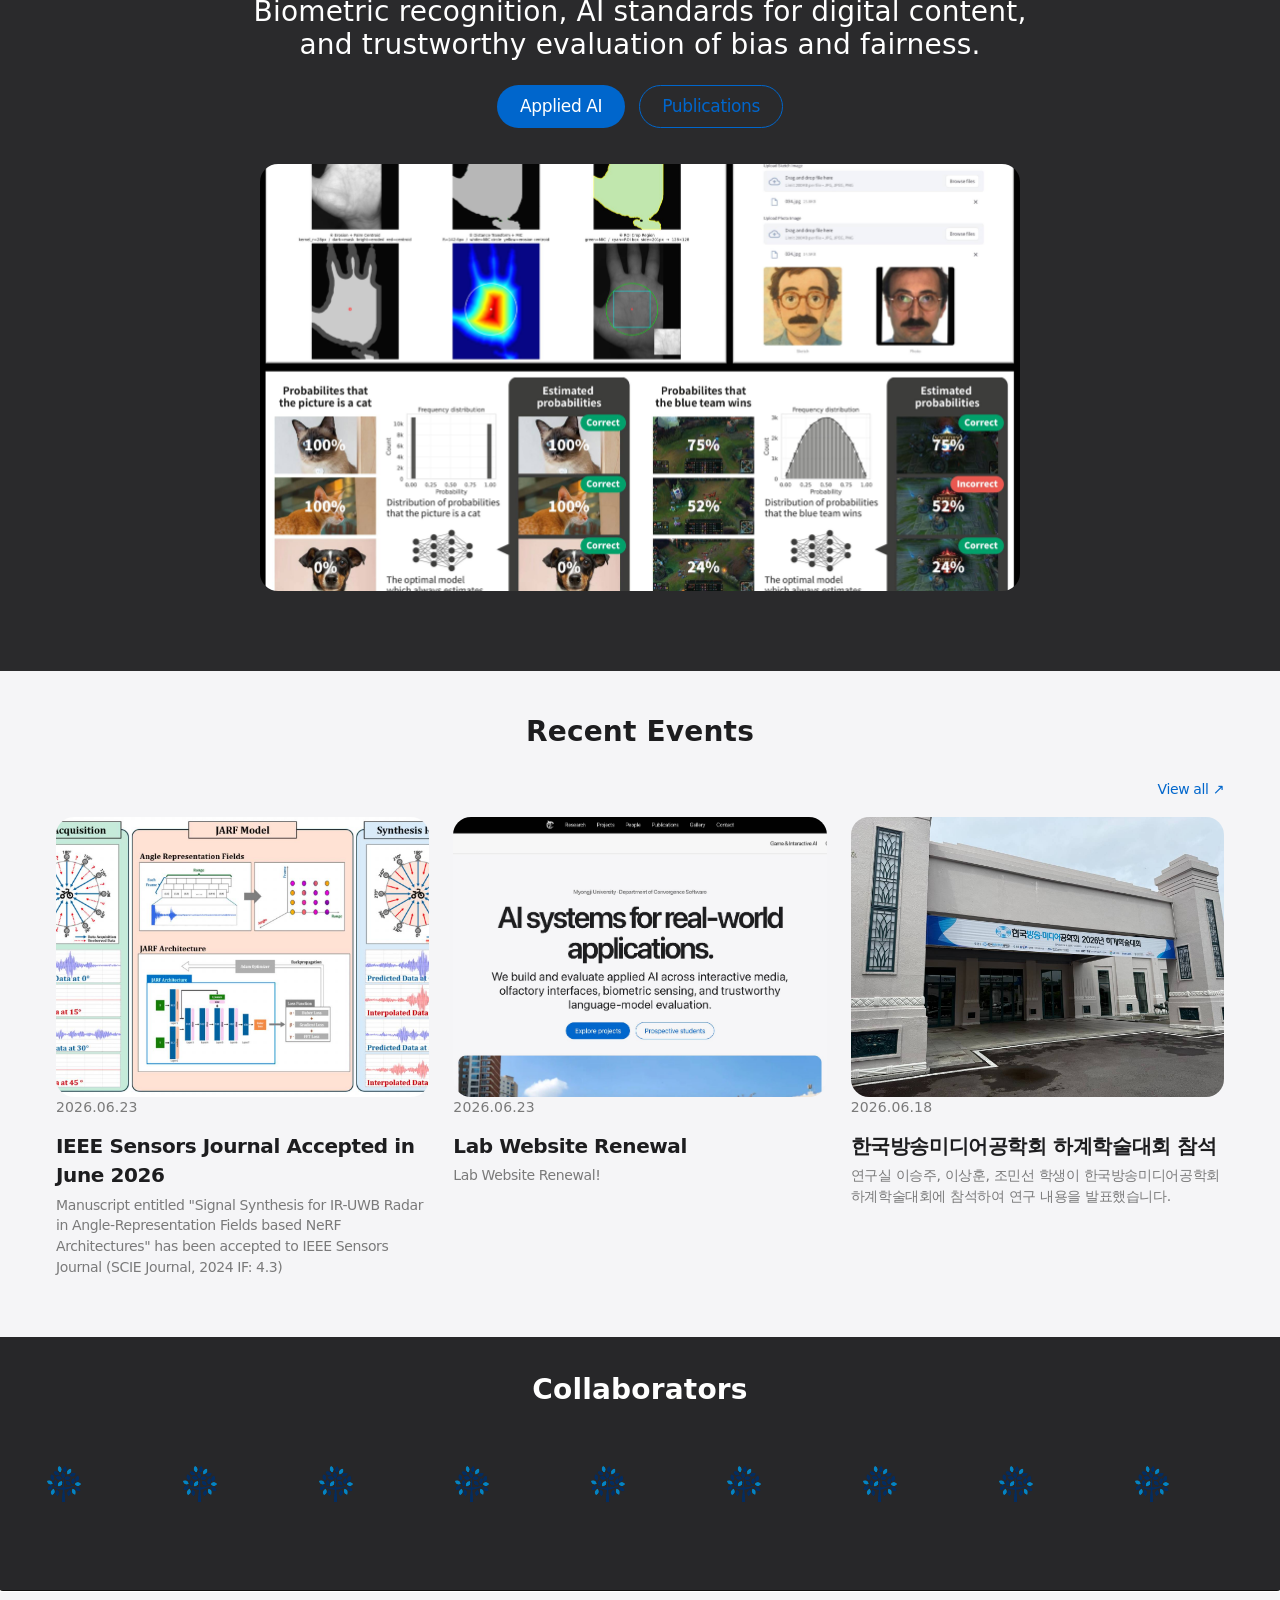
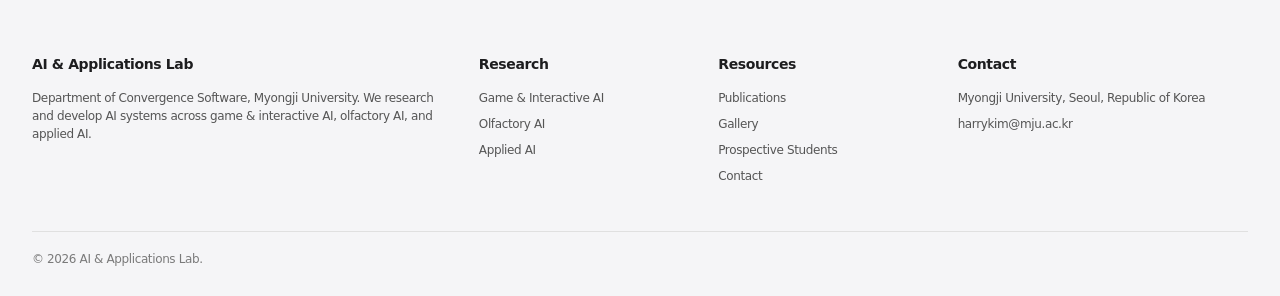
==== commit d8507930: "Add favicon (logo_icon_black) and Open Graph share thumbnail (myongji-home)" ====
--- a/index.html
+++ b/index.html
@@ -5,6 +5,24 @@
   <meta name="viewport" content="width=device-width, initial-scale=1" />
   <title>AI & Applications Lab | Myongji University</title>
   <meta name="description" content="AI & Applications Lab at Myongji University. Game AI, Olfactory AI, and Applied AI research." />
+
+  <!-- Browser tab icon (favicon) -->
+  <link rel="icon" type="image/png" href="assets/logo_icon_black.png" />
+  <link rel="apple-touch-icon" href="assets/logo_icon_black.png" />
+
+  <!-- Open Graph / KakaoTalk / Facebook share thumbnail -->
+  <meta property="og:type" content="website" />
+  <meta property="og:title" content="AI & Applications Lab | Myongji University" />
+  <meta property="og:description" content="AI & Applications Lab at Myongji University. Game & Interactive AI, Olfactory AI, and Applied AI research." />
+  <meta property="og:image" content="https://harry-jooyoung-kim.github.io/mju-aialab/assets/myongji-home.png" />
+  <meta property="og:url" content="https://harry-jooyoung-kim.github.io/mju-aialab/" />
+
+  <!-- Twitter / X card -->
+  <meta name="twitter:card" content="summary_large_image" />
+  <meta name="twitter:title" content="AI & Applications Lab | Myongji University" />
+  <meta name="twitter:description" content="AI & Applications Lab at Myongji University." />
+  <meta name="twitter:image" content="https://harry-jooyoung-kim.github.io/mju-aialab/assets/myongji-home.png" />
+
   <link rel="stylesheet" href="styles.css" />
 </head>
 <body>
--- a/styles.css
+++ b/styles.css
@@ -68,6 +68,13 @@
 .tile p.tile-lead{font-size:clamp(20px,2.2vw,28px);line-height:1.18;letter-spacing:.196px;margin:0 auto 22px;max-width:820px}
 .tile-media{width:min(760px,82vw);margin:36px auto 0;border-radius:var(--radius-lg);object-fit:cover;aspect-ratio:16/9;filter:drop-shadow(var(--shadow-product))}
 
+/* ── Stats Row ───────────────────────────────────────────── */
+.stats-row{display:grid;grid-template-columns:repeat(3,1fr);gap:24px;max-width:var(--max);margin:0 auto;padding:64px 32px;background:var(--canvas)}
+.stat-item{text-align:center;display:flex;flex-direction:column;gap:8px}
+.stat-num{font-family:"SF Pro Display",system-ui,-apple-system,sans-serif;font-size:clamp(44px,6vw,64px);font-weight:600;letter-spacing:-.04em;line-height:1;color:var(--ink)}
+.stat-cap{font-size:15px;color:var(--muted);letter-spacing:-.2px}
+@media(max-width:640px){.stats-row{grid-template-columns:1fr;gap:32px;padding:48px 24px}}
+
 /* ── Section Header ──────────────────────────────────────── */
 .section-header{padding:80px 24px 40px;text-align:center;background:var(--canvas)}
 .section-header.parchment{background:var(--parchment)}
@@ -90,7 +97,7 @@
 .card p{margin:0;color:var(--muted);font-size:15px}
 .card.dark p{color:var(--muted-dark)}
 .card .meta{font-size:12px;color:var(--muted);text-transform:uppercase;letter-spacing:.02em}
-.card img{border-radius:var(--radius-sm);aspect-ratio:16/10;object-fit:cover;background:var(--parchment)}
+.card img{border-radius:var(--radius-sm);aspect-ratio:16/10;object-fit:cover;background:var(--canvas)}
 
 /* ── Chips ───────────────────────────────────────────────── */
 .chip-row{display:flex;gap:10px;flex-wrap:wrap;margin:0 0 28px}
@@ -100,6 +107,7 @@
 /* ── Split Layout ─────────────────────────────────────────── */
 .split{display:grid;grid-template-columns:1.2fr .8fr;gap:48px;align-items:start}
 .split>*{min-width:0}
+.project-split{grid-template-columns:2fr 1fr}
 .contact-split{grid-template-columns:1.8fr 1fr;gap:40px}
 
 /* ── Detail Hero ─────────────────────────────────────────── */
@@ -125,6 +133,13 @@
 /* ── Person Avatar ───────────────────────────────────────── */
 .person-avatar{width:80px;height:80px;border-radius:50%;overflow:hidden;background:var(--ink);display:flex;align-items:center;justify-content:center;font-size:22px;font-weight:600;color:#fff;flex-shrink:0}
 .person-avatar img{width:100%;height:100%;object-fit:cover}
+.pi-card-wrap{display:flex;flex-direction:column;gap:16px;max-width:680px}
+.pi-card{flex-direction:row!important;align-items:center;gap:28px;padding:28px;min-height:auto!important}
+.pi-avatar{width:120px;height:120px;border-radius:50%;object-fit:cover;flex-shrink:0}
+.pi-avatar-init{width:120px;height:120px;border-radius:50%;background:var(--ink);display:flex;align-items:center;justify-content:center;font-size:36px;font-weight:600;color:#fff;flex-shrink:0}
+.pi-card-body{display:flex;flex-direction:column;gap:6px}
+.pi-card-body h3{font-size:22px;margin:0}
+.pi-card-body p{margin:0;font-size:14px;color:var(--muted)}
 
 /* ── People category subheadings ────────────────────────── */
 .section-subhead{font-family:"SF Pro Display",system-ui,-apple-system,sans-serif;font-size:22px;font-weight:600;letter-spacing:-.03em;color:var(--ink);margin:48px 0 20px;padding-bottom:12px;border-bottom:1px solid var(--hairline)}
@@ -132,7 +147,7 @@
 /* ── Intern/alumni responsive grid ──────────────────────── */
 .grid-interns{display:grid;grid-template-columns:repeat(4,minmax(0,1fr));gap:24px}
 @media(max-width:1100px){.grid-interns{grid-template-columns:repeat(3,minmax(0,1fr))}}
-@media(max-width:700px){.grid-interns{grid-template-columns:repeat(2,minmax(0,1fr))}}
+@media(max-width:700px){.grid-interns{grid-template-columns:repeat(2,minmax(0,1fr))}.alumni-section .grid{grid-template-columns:repeat(2,minmax(0,1fr))}}
 /* ── Gallery date ────────────────────────────────────────── */
 .gallery-date{font-size:12px;color:var(--muted);margin:10px 0 2px;letter-spacing:.01em}
 
@@ -145,6 +160,8 @@
 .alumni-card img{aspect-ratio:1;border-radius:50%!important;width:72px;height:72px;object-fit:cover}
 
 /* ── Publications ────────────────────────────────────────── */
+.pub-year-head{font-family:"SF Pro Display",system-ui,-apple-system,sans-serif;font-size:22px;font-weight:600;letter-spacing:-.02em;color:var(--ink);margin:36px 0 4px;padding-bottom:8px;border-bottom:2px solid var(--ink)}
+.pub-year-head:first-of-type{margin-top:8px}
 .paper{display:grid;grid-template-columns:1fr auto;gap:20px;padding:22px 0;border-bottom:1px solid var(--hairline)}
 .paper h3{font-size:20px;margin:0 0 8px;letter-spacing:-.02em}
 .paper p{margin:0;color:var(--muted);font-size:14px}
@@ -164,12 +181,12 @@
 @keyframes slide{from{transform:translateX(0)}to{transform:translateX(-50%)}}
 
 /* ── Collaborator Logo Strip ─────────────────────────────── */
-.collab-logos-strip{overflow:hidden;padding:28px 0;background:var(--canvas)}
+.collab-logos-strip{overflow:hidden;padding:28px 0;background:var(--tile1)}
 .collab-logos-strip.inset{padding:12px 0;background:transparent}
 .collab-marquee{display:flex;gap:0;width:max-content;align-items:center;will-change:transform}
 .collab-marquee.is-running{animation:slide-logos var(--marquee-duration,22s) linear infinite}
-.collab-logo{height:36px;width:80px;object-fit:contain;display:block;flex-shrink:0;opacity:.65;filter:grayscale(1);transition:opacity .2s,filter .2s;margin-right:56px}
-.collab-logo:hover{opacity:1;filter:none}
+.collab-logo{height:36px;width:80px;object-fit:contain;display:block;flex-shrink:0;opacity:.9;filter:none;margin-right:56px}
+.collab-logo:hover{opacity:1}
 @keyframes slide-logos{0%{transform:translateX(0)}100%{transform:translateX(var(--marquee-offset,0px))}}
 .collab-section-title{font-size:14px;font-weight:600;color:var(--muted);letter-spacing:.04em;text-transform:uppercase;margin:32px 0 4px}
 .collab-aside-box{margin-top:24px;background:var(--parchment);border-radius:var(--radius-lg);padding:20px;overflow:hidden}
@@ -206,8 +223,8 @@
   .global-nav{display:flex;justify-content:flex-end}
   .nav-left{display:none}
   .sub-links a:not(.pill-small){display:none}
-  .grid,.grid.two,.gallery-grid,.footer-grid,.split{grid-template-columns:1fr}
-  .alumni-section .grid{grid-template-columns:repeat(2,minmax(0,1fr))}
+  .grid,.grid.two,.gallery-grid,.footer-grid,.split,.project-split{grid-template-columns:1fr}
+  /* alumni follows grid-interns rules — min 2col */
   .tile{padding:56px 20px}
   .content{padding:32px 20px 64px}
   .alumni-section{padding:0 20px 64px}
@@ -229,5 +246,5 @@
   .floating-bar{height:auto;align-items:flex-start;gap:12px;flex-direction:column}
   .global-nav{padding:0 14px;font-size:13px}
   .nav-icon{display:none}
-  .alumni-section .grid{grid-template-columns:1fr}
+  /* alumni stays 2col at smallest — matches grid-interns */
 }
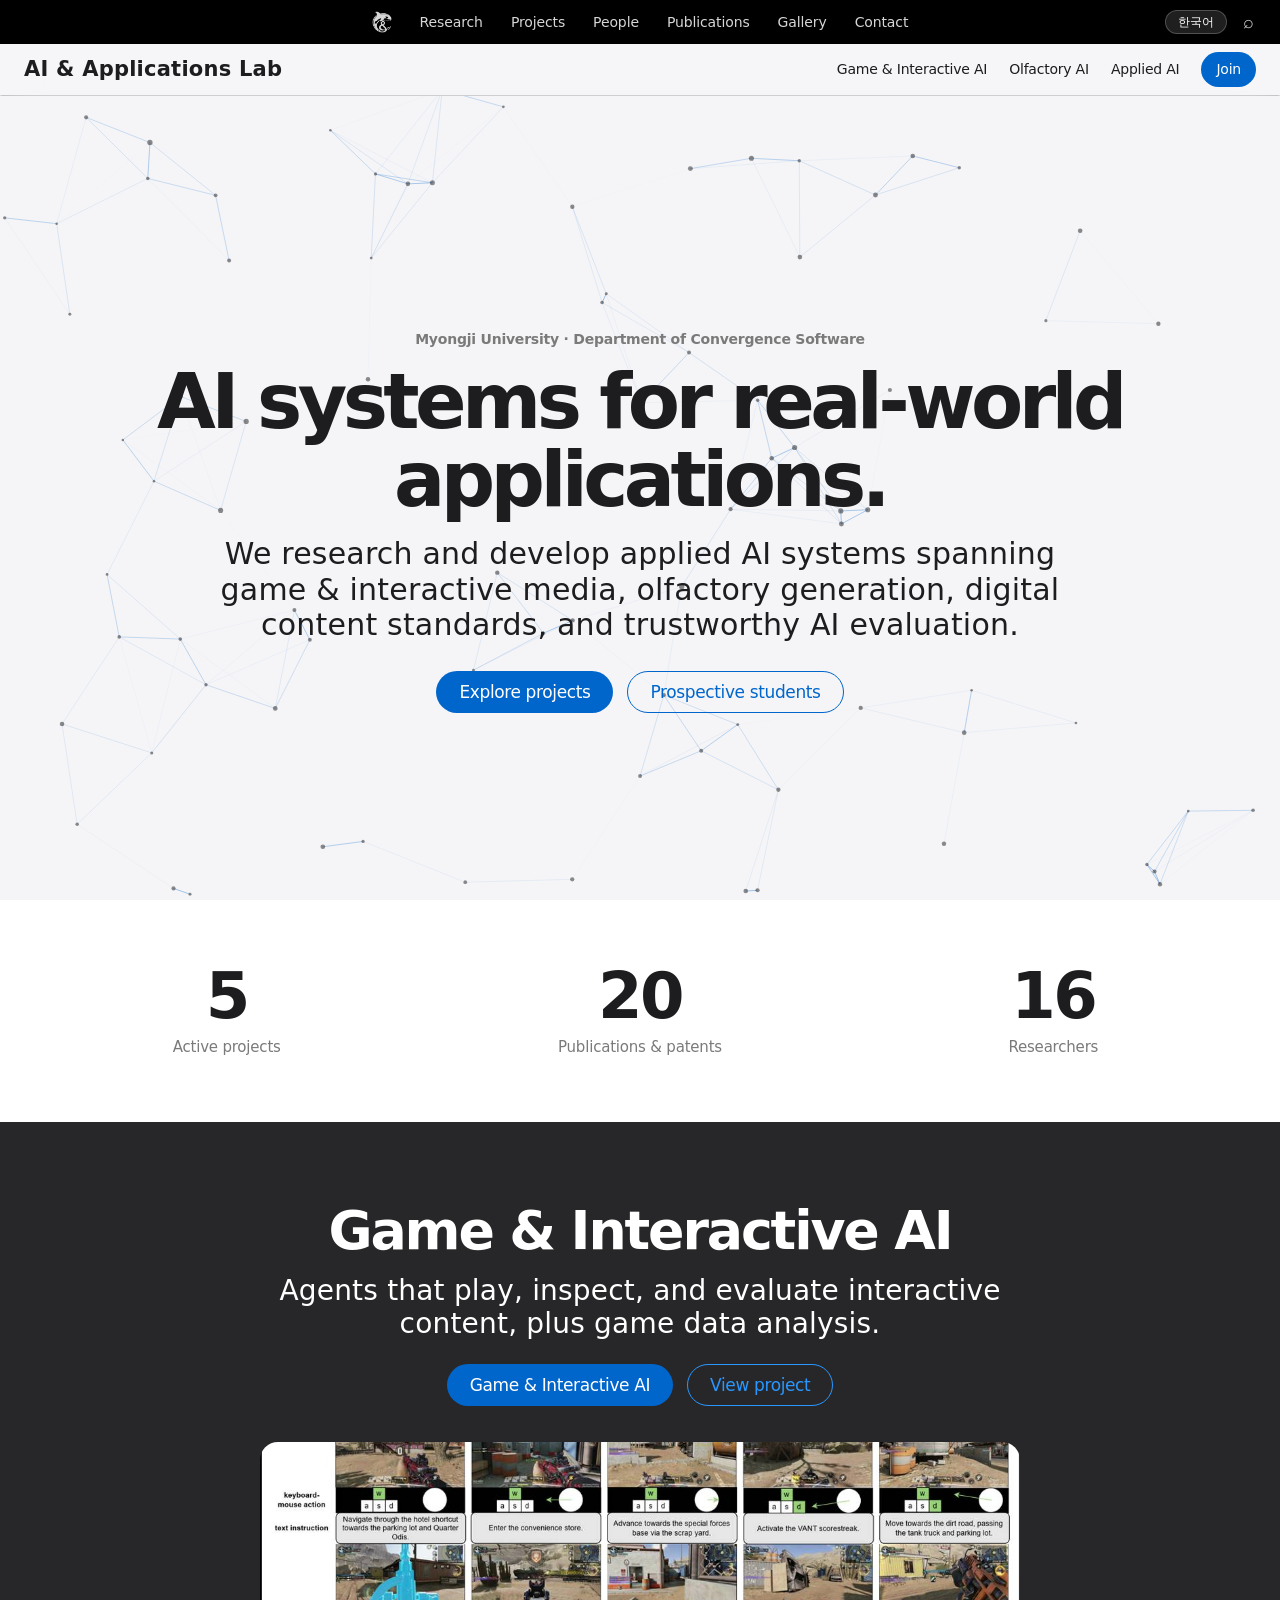
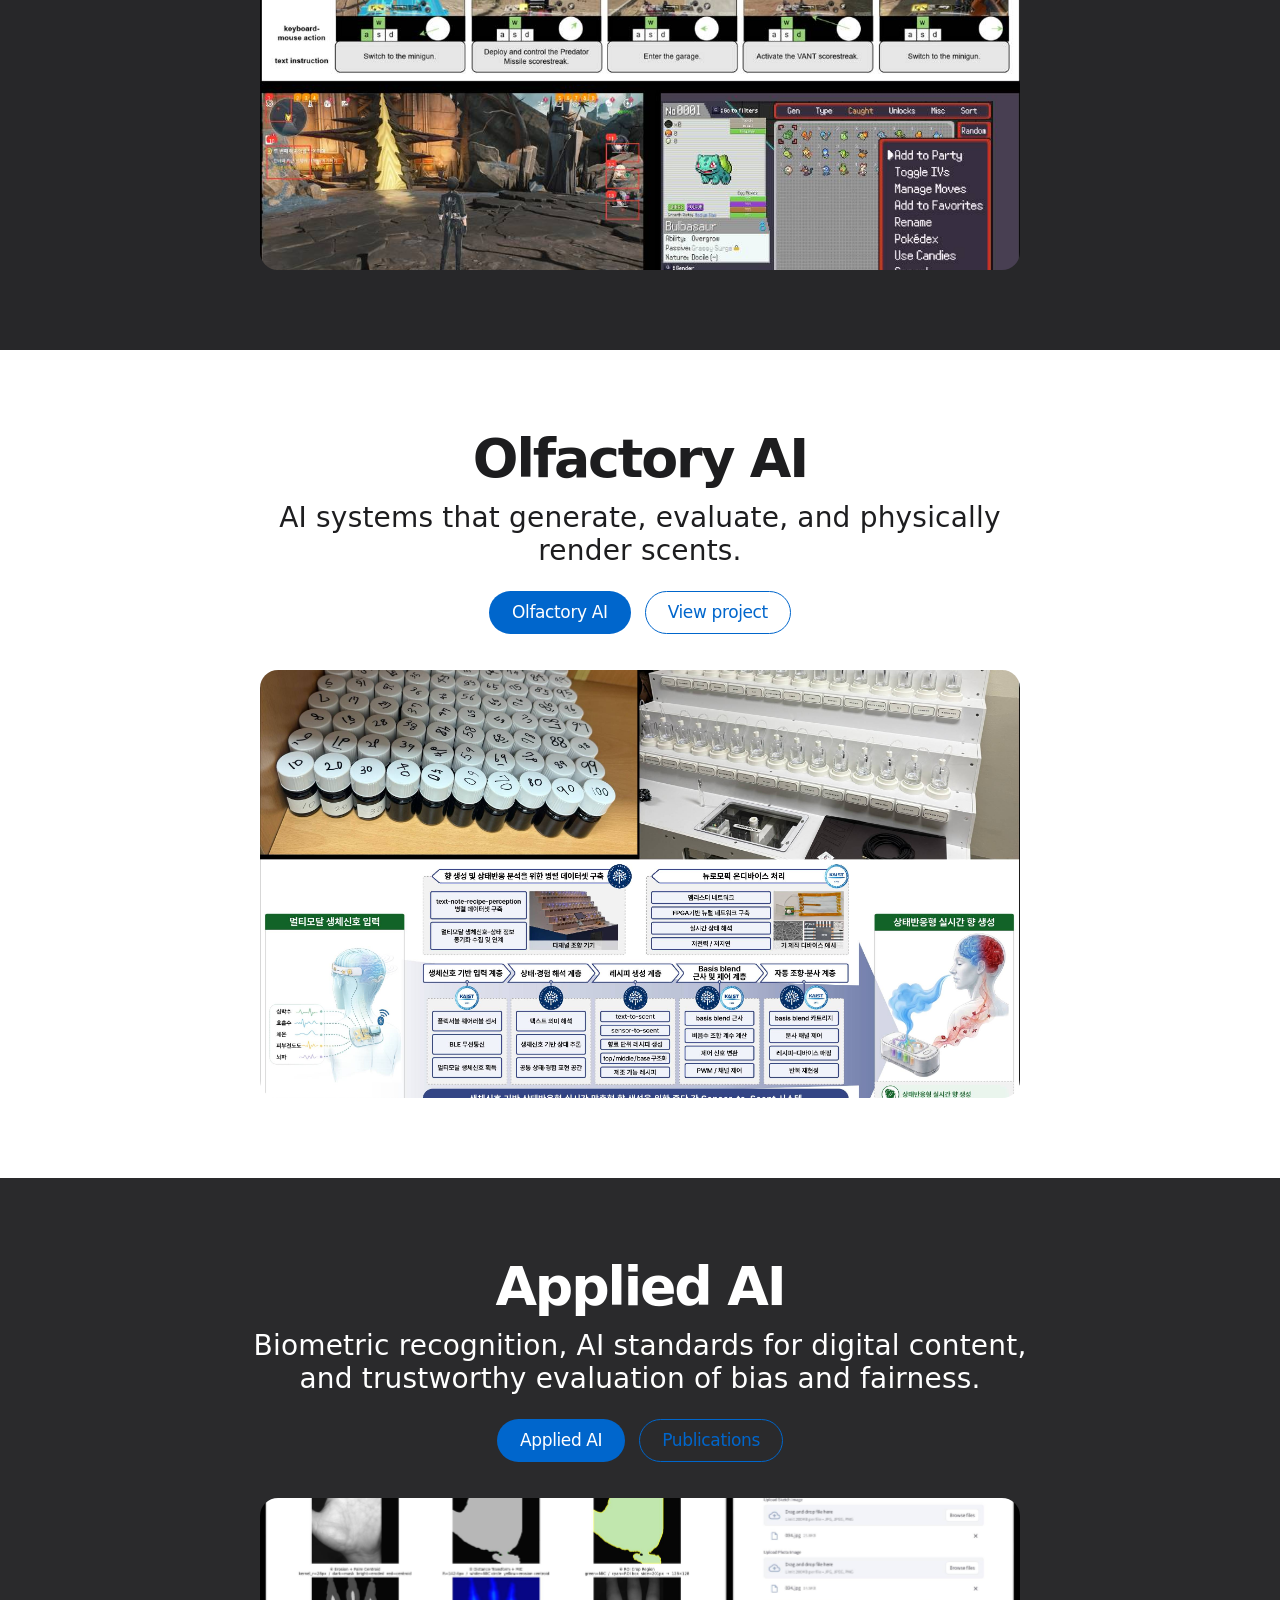
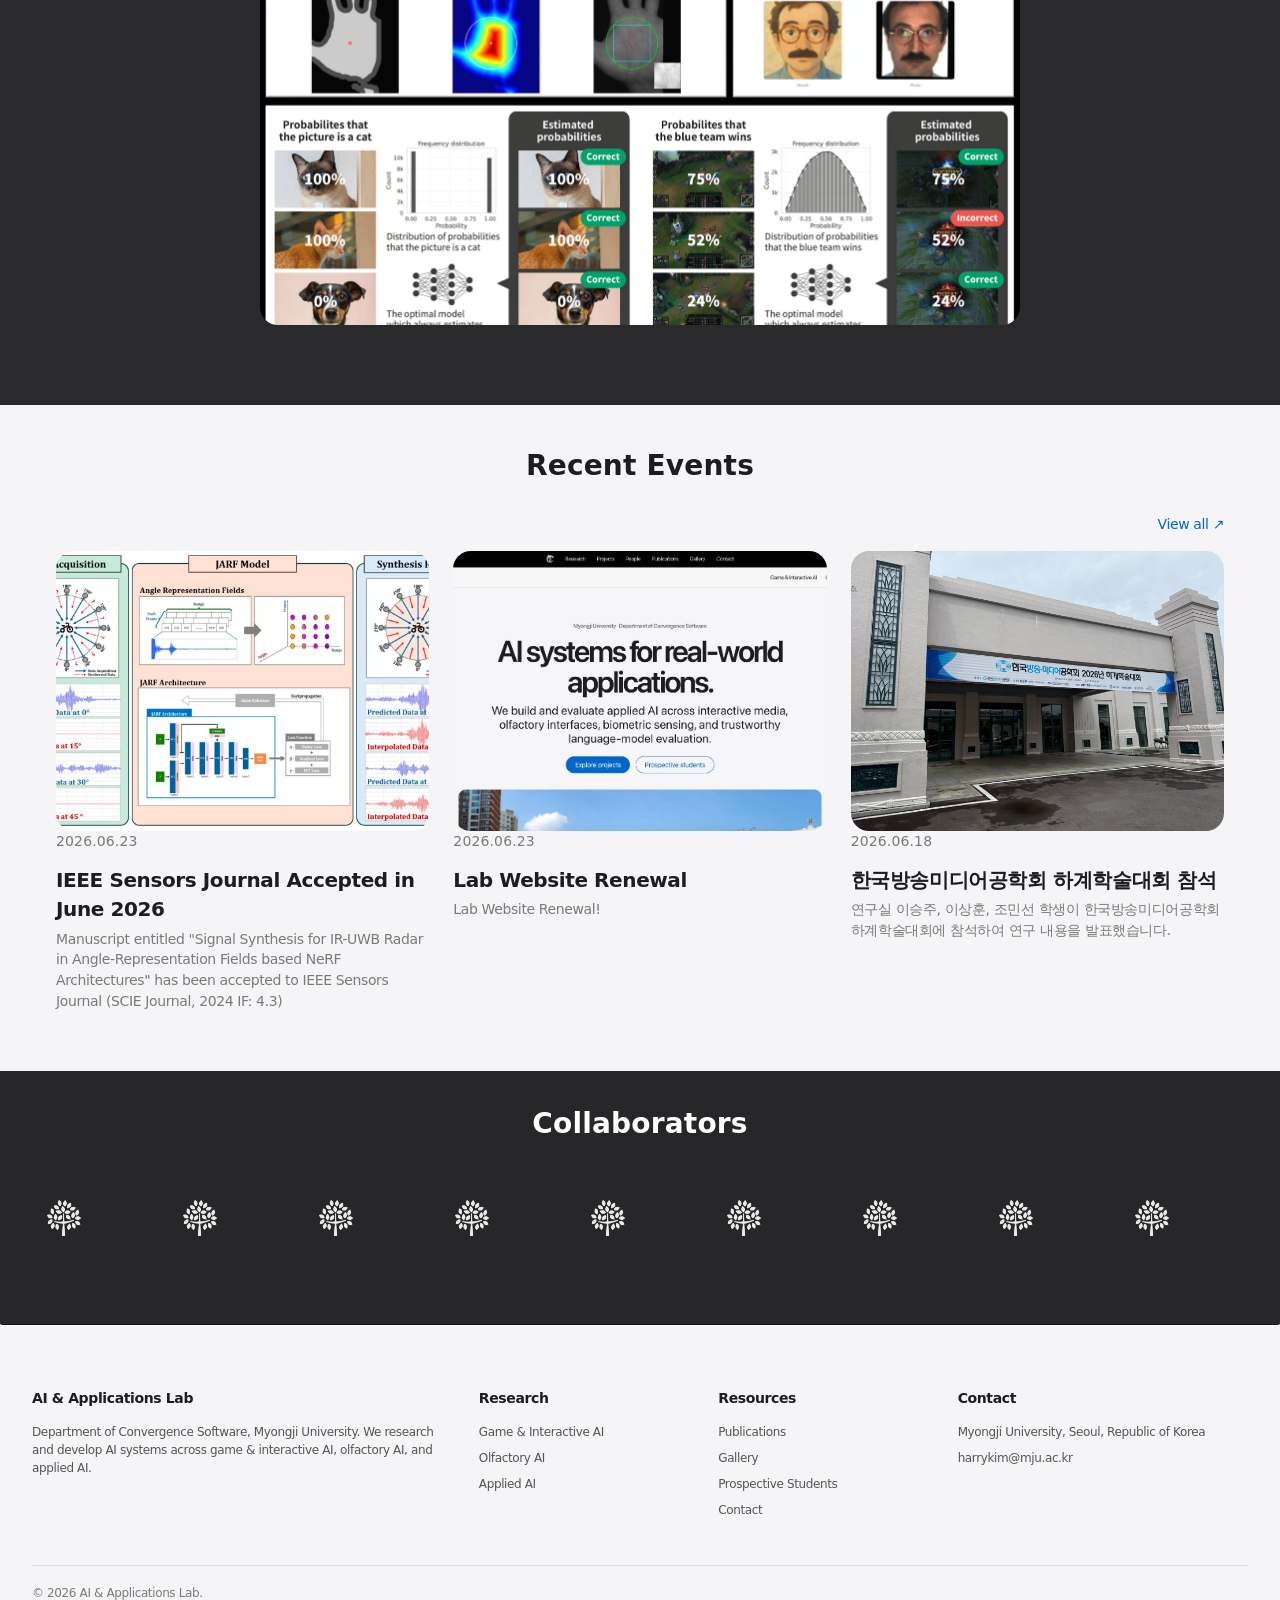
==== commit 7b394306: "Update via admin" ====
--- a/index.html
+++ b/index.html
@@ -1,6 +1,14 @@
 <!doctype html>
 <html lang="en" id="html-root">
 <head>
+  <!-- Google Tag Manager -->
+  <script>(function(w,d,s,l,i){w[l]=w[l]||[];w[l].push({'gtm.start':
+  new Date().getTime(),event:'gtm.js'});var f=d.getElementsByTagName(s)[0],
+  j=d.createElement(s),dl=l!='dataLayer'?'&l='+l:'';j.async=true;j.src=
+  'https://www.googletagmanager.com/gtm.js?id='+i+dl;f.parentNode.insertBefore(j,f);
+  })(window,document,'script','dataLayer','GTM-WWNWK4BC');</script>
+  <!-- End Google Tag Manager -->
+
   <meta charset="utf-8" />
   <meta name="viewport" content="width=device-width, initial-scale=1" />
   <title>AI & Applications Lab | Myongji University</title>
@@ -26,6 +34,11 @@
   <link rel="stylesheet" href="styles.css" />
 </head>
 <body>
+  <!-- Google Tag Manager (noscript) -->
+  <noscript><iframe src="https://www.googletagmanager.com/ns.html?id=GTM-WWNWK4BC"
+  height="0" width="0" style="display:none;visibility:hidden"></iframe></noscript>
+  <!-- End Google Tag Manager (noscript) -->
+
   <header class="global-nav" aria-label="Global navigation">
     <div class="nav-left"></div>
     <nav class="nav-links" aria-label="Primary">
--- a/styles.css
+++ b/styles.css
@@ -57,6 +57,9 @@
 .button-dark{background:var(--ink);color:#fff;border-radius:var(--radius-sm);font-size:14px;padding:8px 15px}
 .button-primary:active,.button-secondary:active,.button-dark:active{transform:scale(.95)}
 .hero-art{width:min(920px,90vw);margin:42px auto 0;border-radius:var(--radius-lg);object-fit:cover;aspect-ratio:16/9;filter:drop-shadow(var(--shadow-product))}
+.hero-home{position:relative;overflow:hidden}
+.hero-home .hero-inner{position:relative;z-index:1}
+.hero-bg-canvas{position:absolute;inset:0;width:100%;height:100%;display:block;z-index:0}
 
 /* ── Tiles ───────────────────────────────────────────────── */
 .tile{padding:80px 24px;text-align:center}
@@ -115,13 +118,22 @@
 .detail-hero .wrap{max-width:var(--text-max);margin:0 auto}
 .breadcrumb{font-size:14px;color:var(--muted);margin-bottom:20px}
 .breadcrumb a{color:var(--primary)}
-.detail-hero h1{font-family:"SF Pro Display",system-ui,-apple-system,sans-serif;font-size:clamp(42px,5vw,68px);line-height:1.06;letter-spacing:-.055em;margin:0 0 16px}
+.detail-hero h1{font-family:"SF Pro Display",system-ui,-apple-system,sans-serif;font-size:clamp(42px,5vw,68px);line-height:1.06;letter-spacing:-.055em;margin:0 0 12px}
 .detail-hero p{font-size:24px;line-height:1.35;margin:0;color:#333}
+.hero-id{display:flex;align-items:center;gap:36px}
+.hero-id-text{min-width:0}
+.hero-avatar{width:160px;height:160px;border-radius:50%;object-fit:cover;flex-shrink:0}
+.hero-avatar-init{background:var(--ink);display:flex;align-items:center;justify-content:center;font-size:56px;font-weight:600;color:#fff}
+@media(max-width:640px){.hero-id{flex-direction:column;align-items:flex-start;gap:20px}.hero-avatar,.hero-avatar-init{width:120px;height:120px;font-size:44px}}
 
 /* ── Prose ───────────────────────────────────────────────── */
 .prose{font-size:17px;line-height:1.6}
 .prose h2{font-size:34px;line-height:1.15;letter-spacing:-.04em;margin:42px 0 12px}
 .prose p{color:#333}
+.cv-list{list-style:none;padding:0;margin:0;display:grid;gap:12px}
+.cv-list li{color:#333;padding-left:16px;position:relative;line-height:1.55}
+.cv-list li::before{content:"";position:absolute;left:0;top:11px;width:5px;height:5px;border-radius:50%;background:var(--ink,#111)}
+.cv-list .cv-sub{display:block;margin-top:4px;font-size:14px;color:var(--muted,#777)}
 
 /* ── Spec List ───────────────────────────────────────────── */
 .spec-list{display:grid;gap:12px}
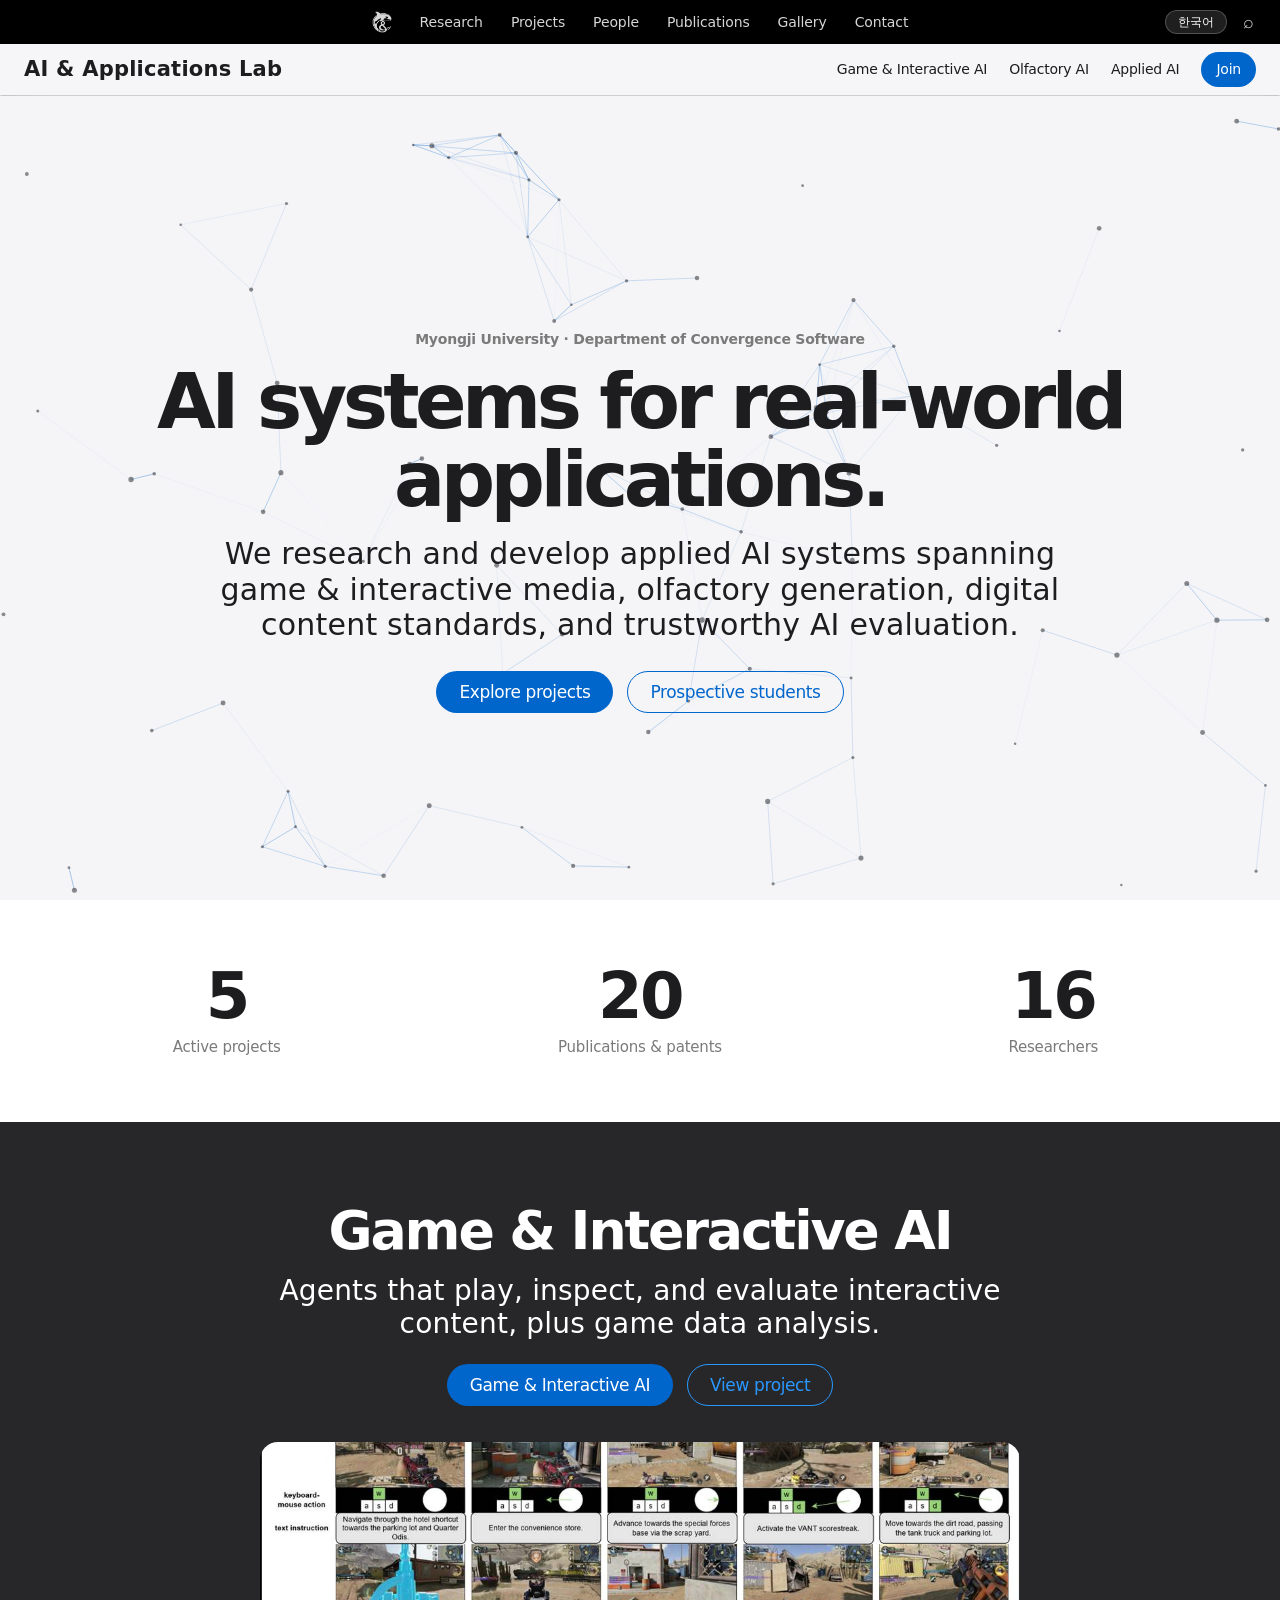
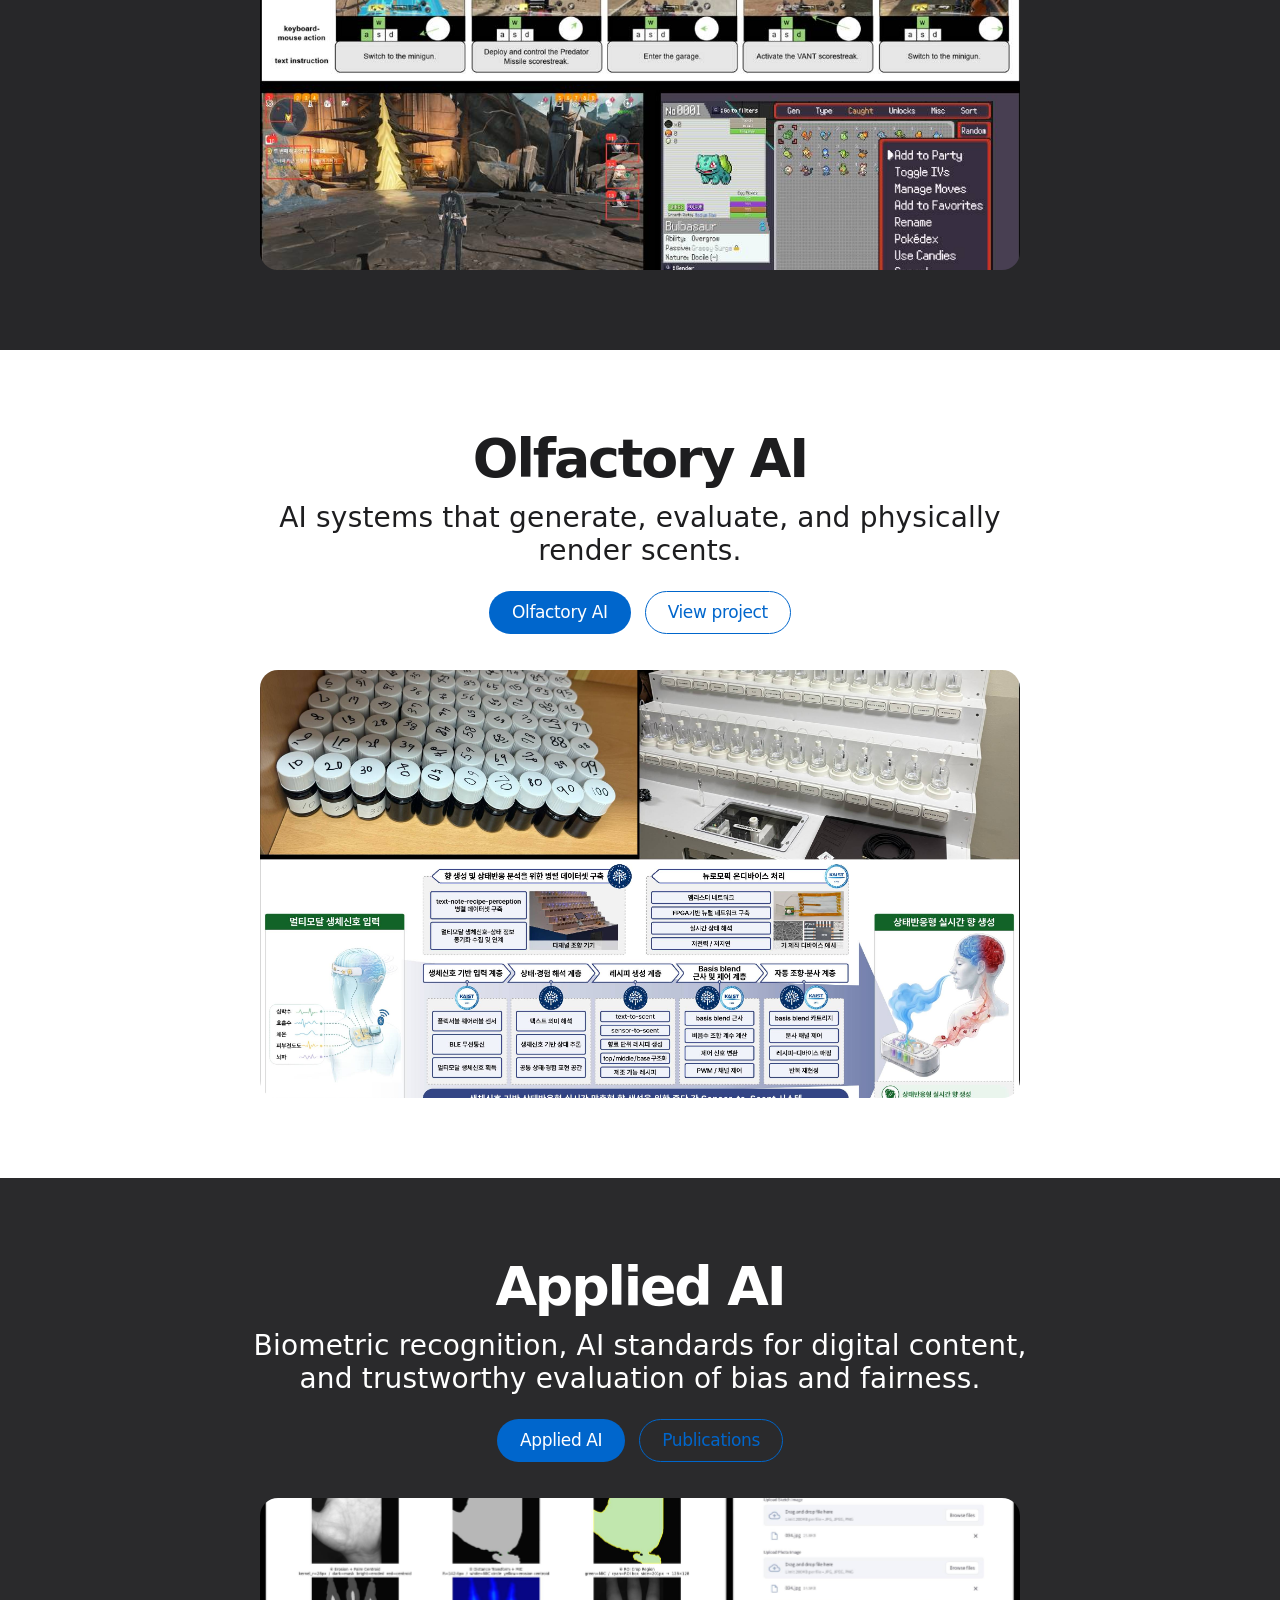
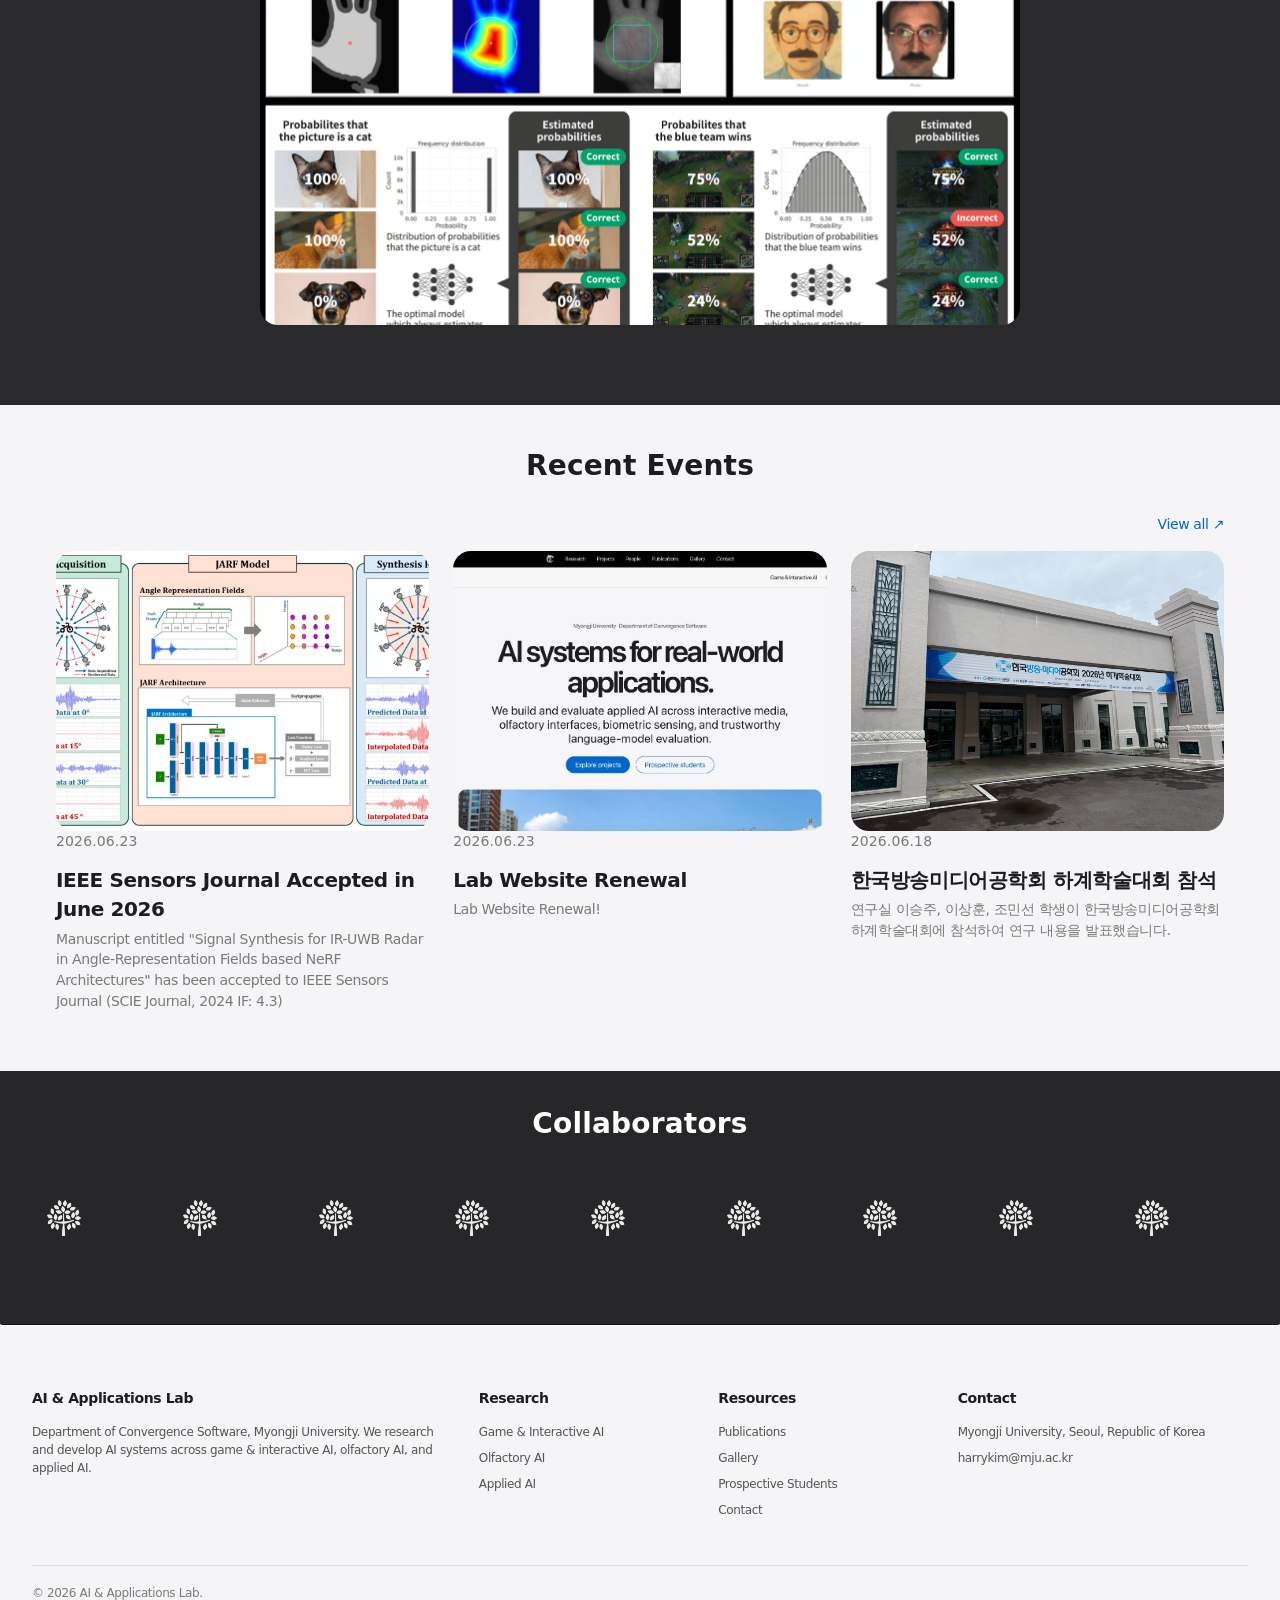
==== commit 83af6c90: "Update via admin" ====
--- a/index.html
+++ b/index.html
@@ -1,13 +1,15 @@
 <!doctype html>
 <html lang="en" id="html-root">
 <head>
-  <!-- Google Tag Manager -->
-  <script>(function(w,d,s,l,i){w[l]=w[l]||[];w[l].push({'gtm.start':
-  new Date().getTime(),event:'gtm.js'});var f=d.getElementsByTagName(s)[0],
-  j=d.createElement(s),dl=l!='dataLayer'?'&l='+l:'';j.async=true;j.src=
-  'https://www.googletagmanager.com/gtm.js?id='+i+dl;f.parentNode.insertBefore(j,f);
-  })(window,document,'script','dataLayer','GTM-WWNWK4BC');</script>
-  <!-- End Google Tag Manager -->
+  <!-- Google tag (gtag.js) -->
+  <script async src="https://www.googletagmanager.com/gtag/js?id=G-L4CG4J7RV6"></script>
+  <script>
+    window.dataLayer = window.dataLayer || [];
+    function gtag(){dataLayer.push(arguments);}
+    gtag('js', new Date());
+
+    gtag('config', 'G-L4CG4J7RV6');
+  </script>
 
   <meta charset="utf-8" />
   <meta name="viewport" content="width=device-width, initial-scale=1" />
@@ -34,11 +36,6 @@
   <link rel="stylesheet" href="styles.css" />
 </head>
 <body>
-  <!-- Google Tag Manager (noscript) -->
-  <noscript><iframe src="https://www.googletagmanager.com/ns.html?id=GTM-WWNWK4BC"
-  height="0" width="0" style="display:none;visibility:hidden"></iframe></noscript>
-  <!-- End Google Tag Manager (noscript) -->
-
   <header class="global-nav" aria-label="Global navigation">
     <div class="nav-left"></div>
     <nav class="nav-links" aria-label="Primary">
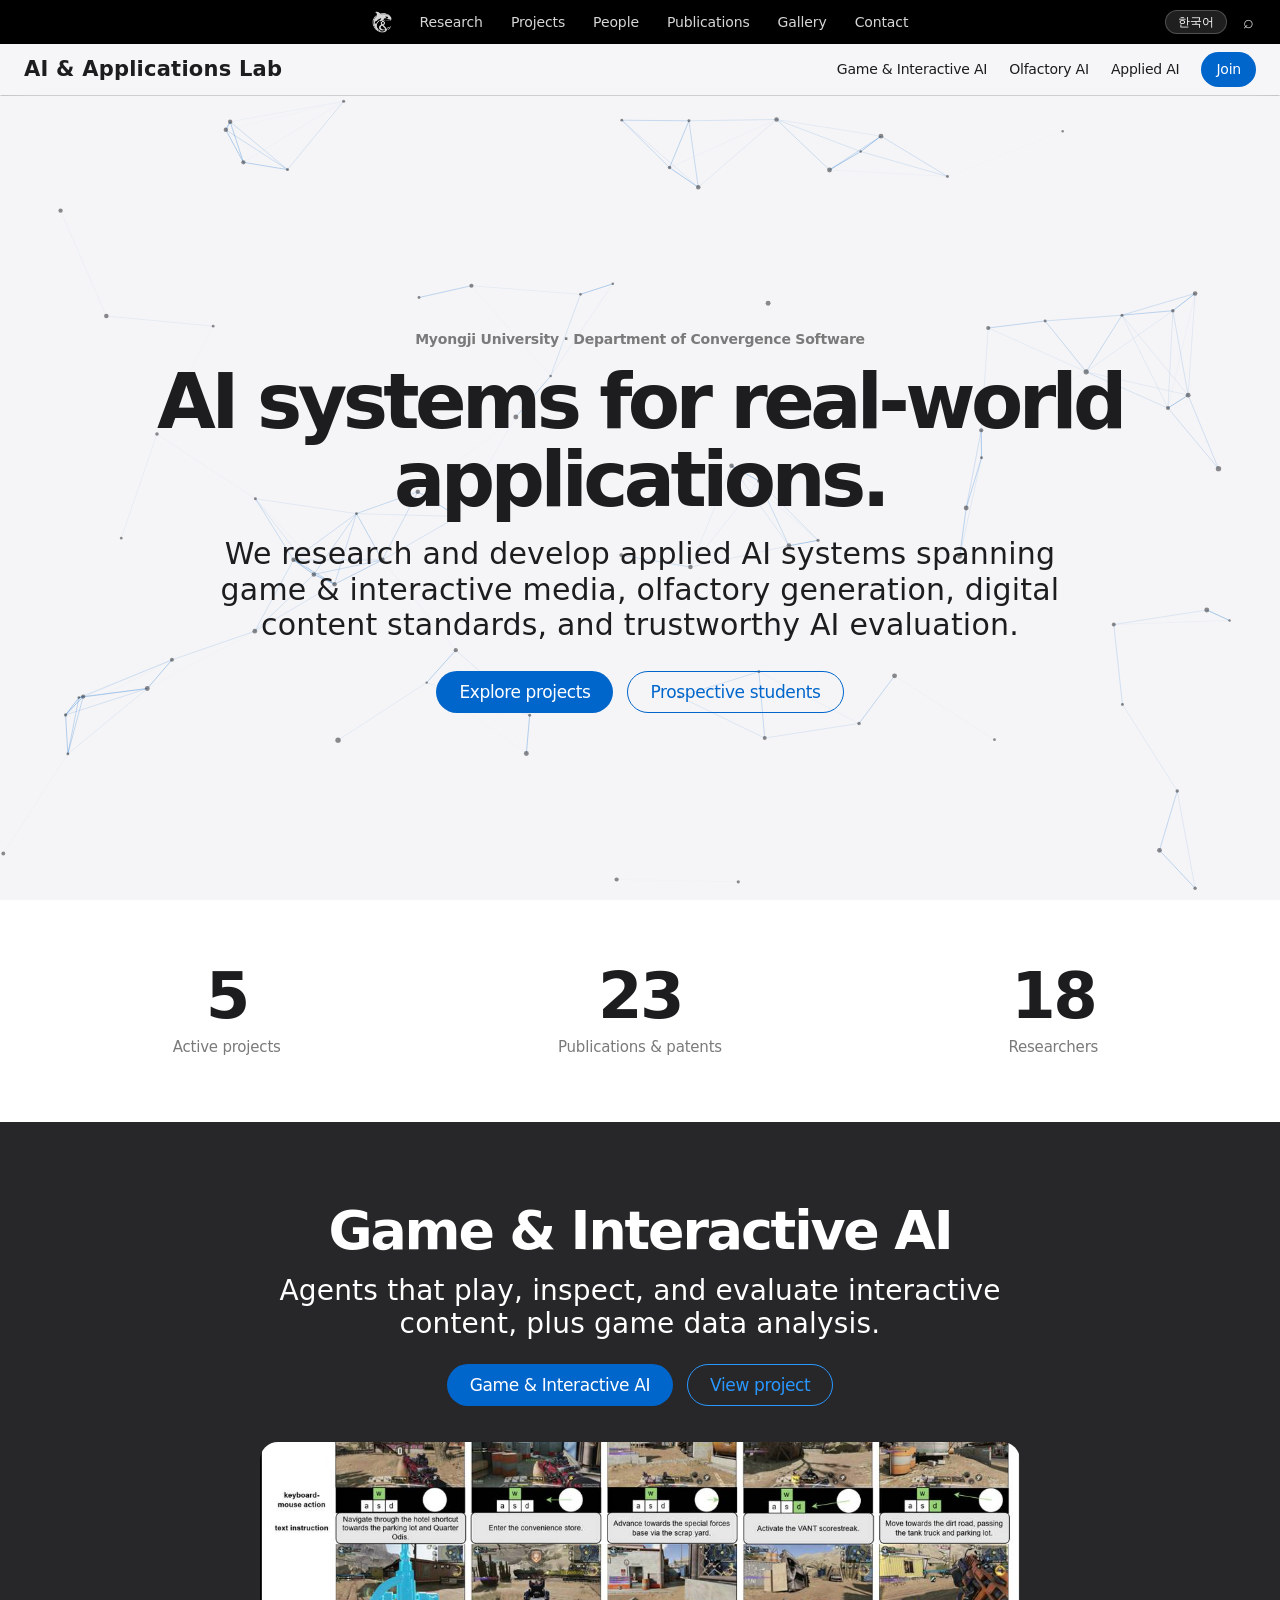
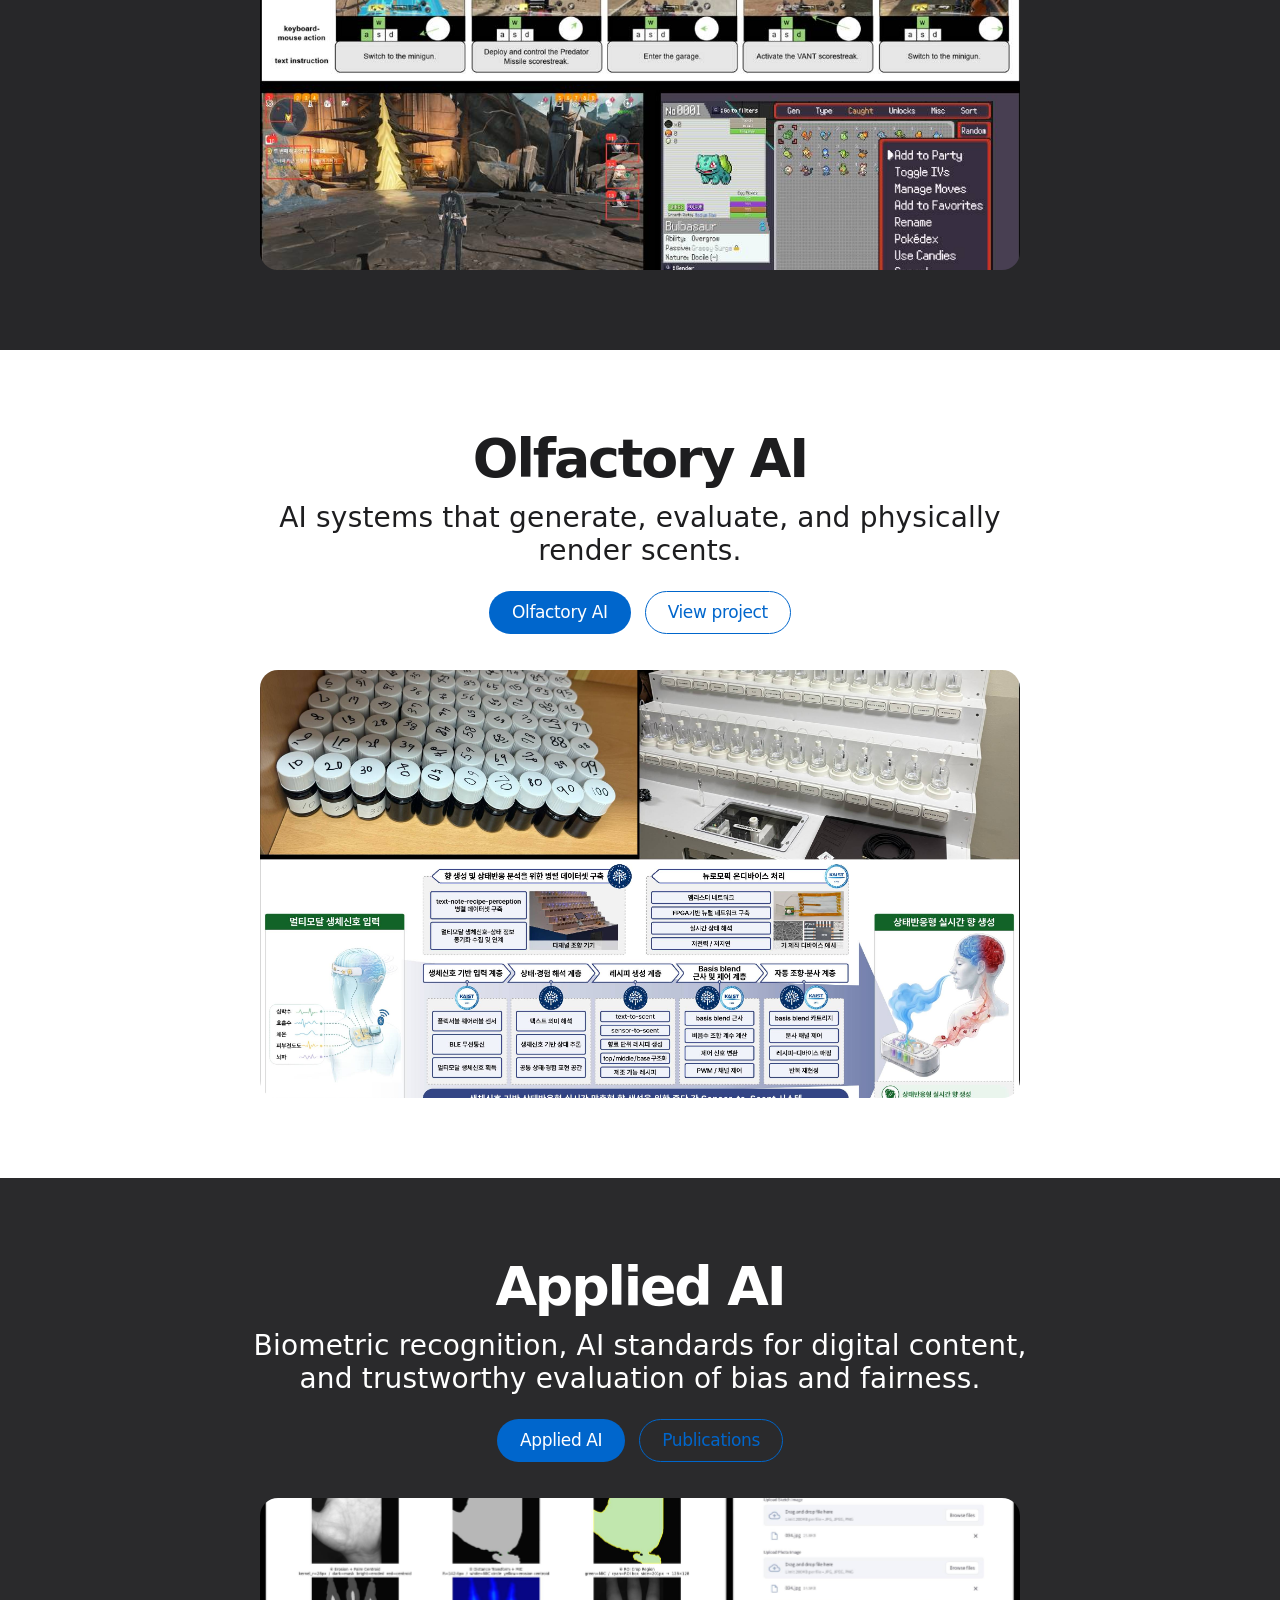
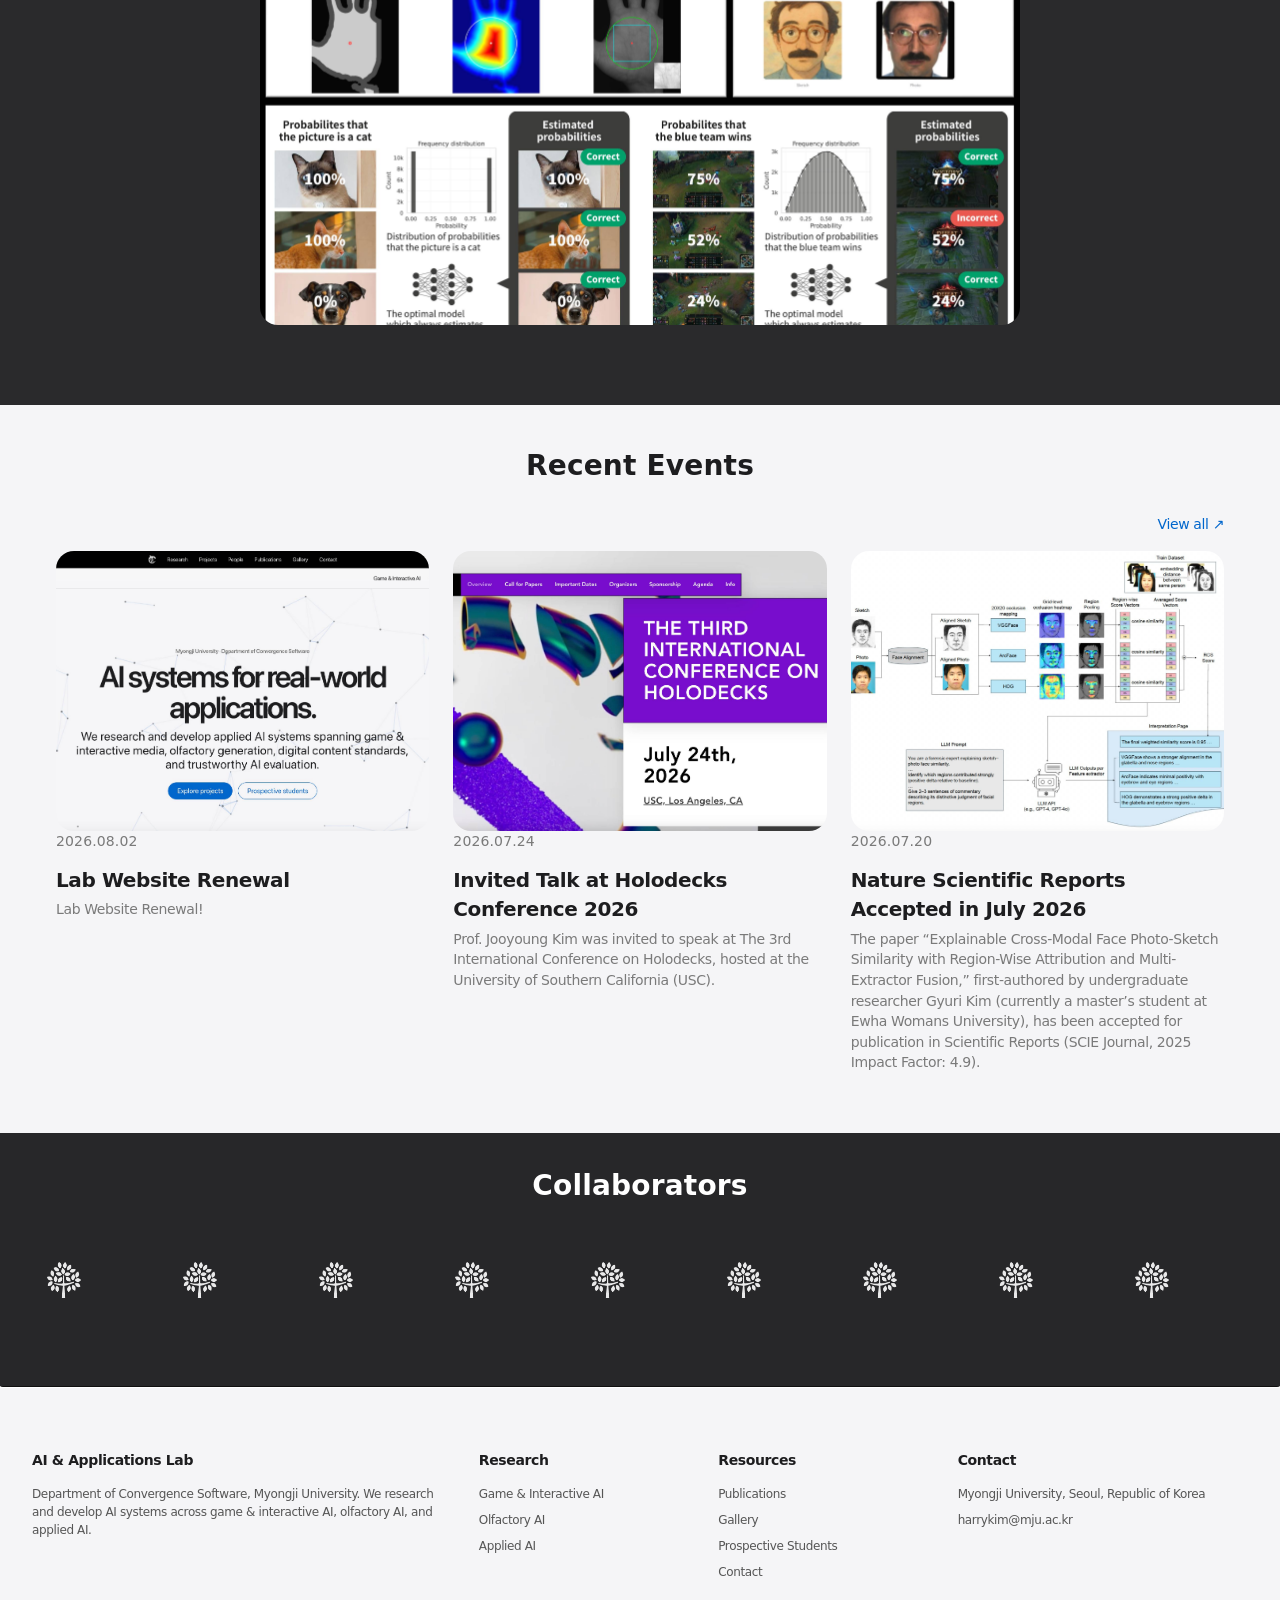
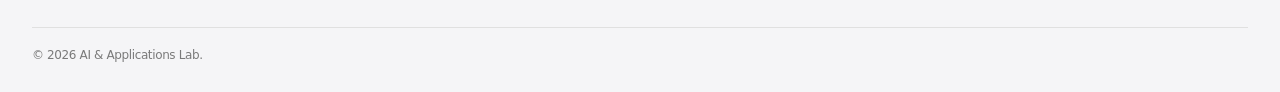
==== commit 6752d9b5: "Update social meta tags to custom domain aia.mju.ac.kr Co-Authored-By: Claude Opus 4.8 <noreply@anth" ====
--- a/index.html
+++ b/index.html
@@ -24,14 +24,14 @@
   <meta property="og:type" content="website" />
   <meta property="og:title" content="AI & Applications Lab | Myongji University" />
   <meta property="og:description" content="AI & Applications Lab at Myongji University. Game & Interactive AI, Olfactory AI, and Applied AI research." />
-  <meta property="og:image" content="https://harry-jooyoung-kim.github.io/mju-aialab/assets/myongji-home.png" />
-  <meta property="og:url" content="https://harry-jooyoung-kim.github.io/mju-aialab/" />
+  <meta property="og:image" content="https://aia.mju.ac.kr/assets/myongji-home.png" />
+  <meta property="og:url" content="https://aia.mju.ac.kr/" />
 
   <!-- Twitter / X card -->
   <meta name="twitter:card" content="summary_large_image" />
   <meta name="twitter:title" content="AI & Applications Lab | Myongji University" />
   <meta name="twitter:description" content="AI & Applications Lab at Myongji University." />
-  <meta name="twitter:image" content="https://harry-jooyoung-kim.github.io/mju-aialab/assets/myongji-home.png" />
+  <meta name="twitter:image" content="https://aia.mju.ac.kr/assets/myongji-home.png" />
 
   <link rel="stylesheet" href="styles.css" />
 </head>
